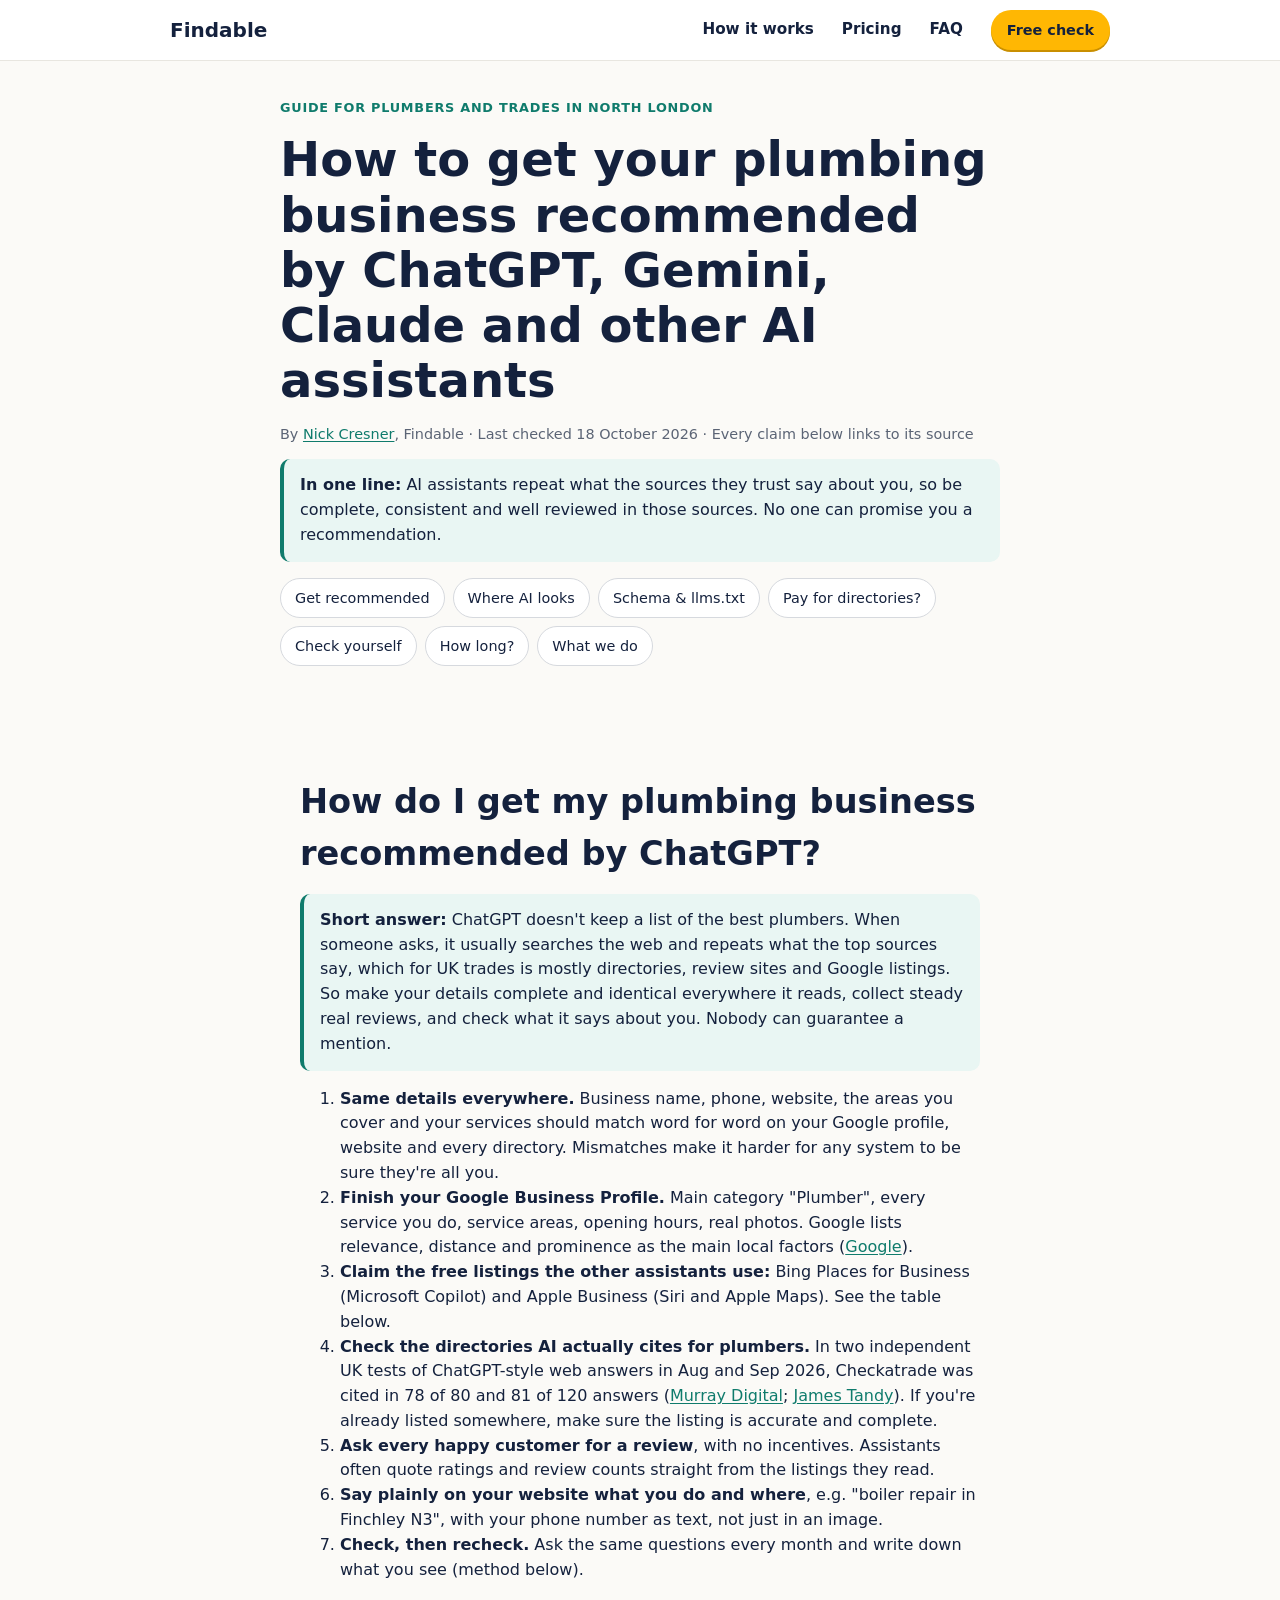
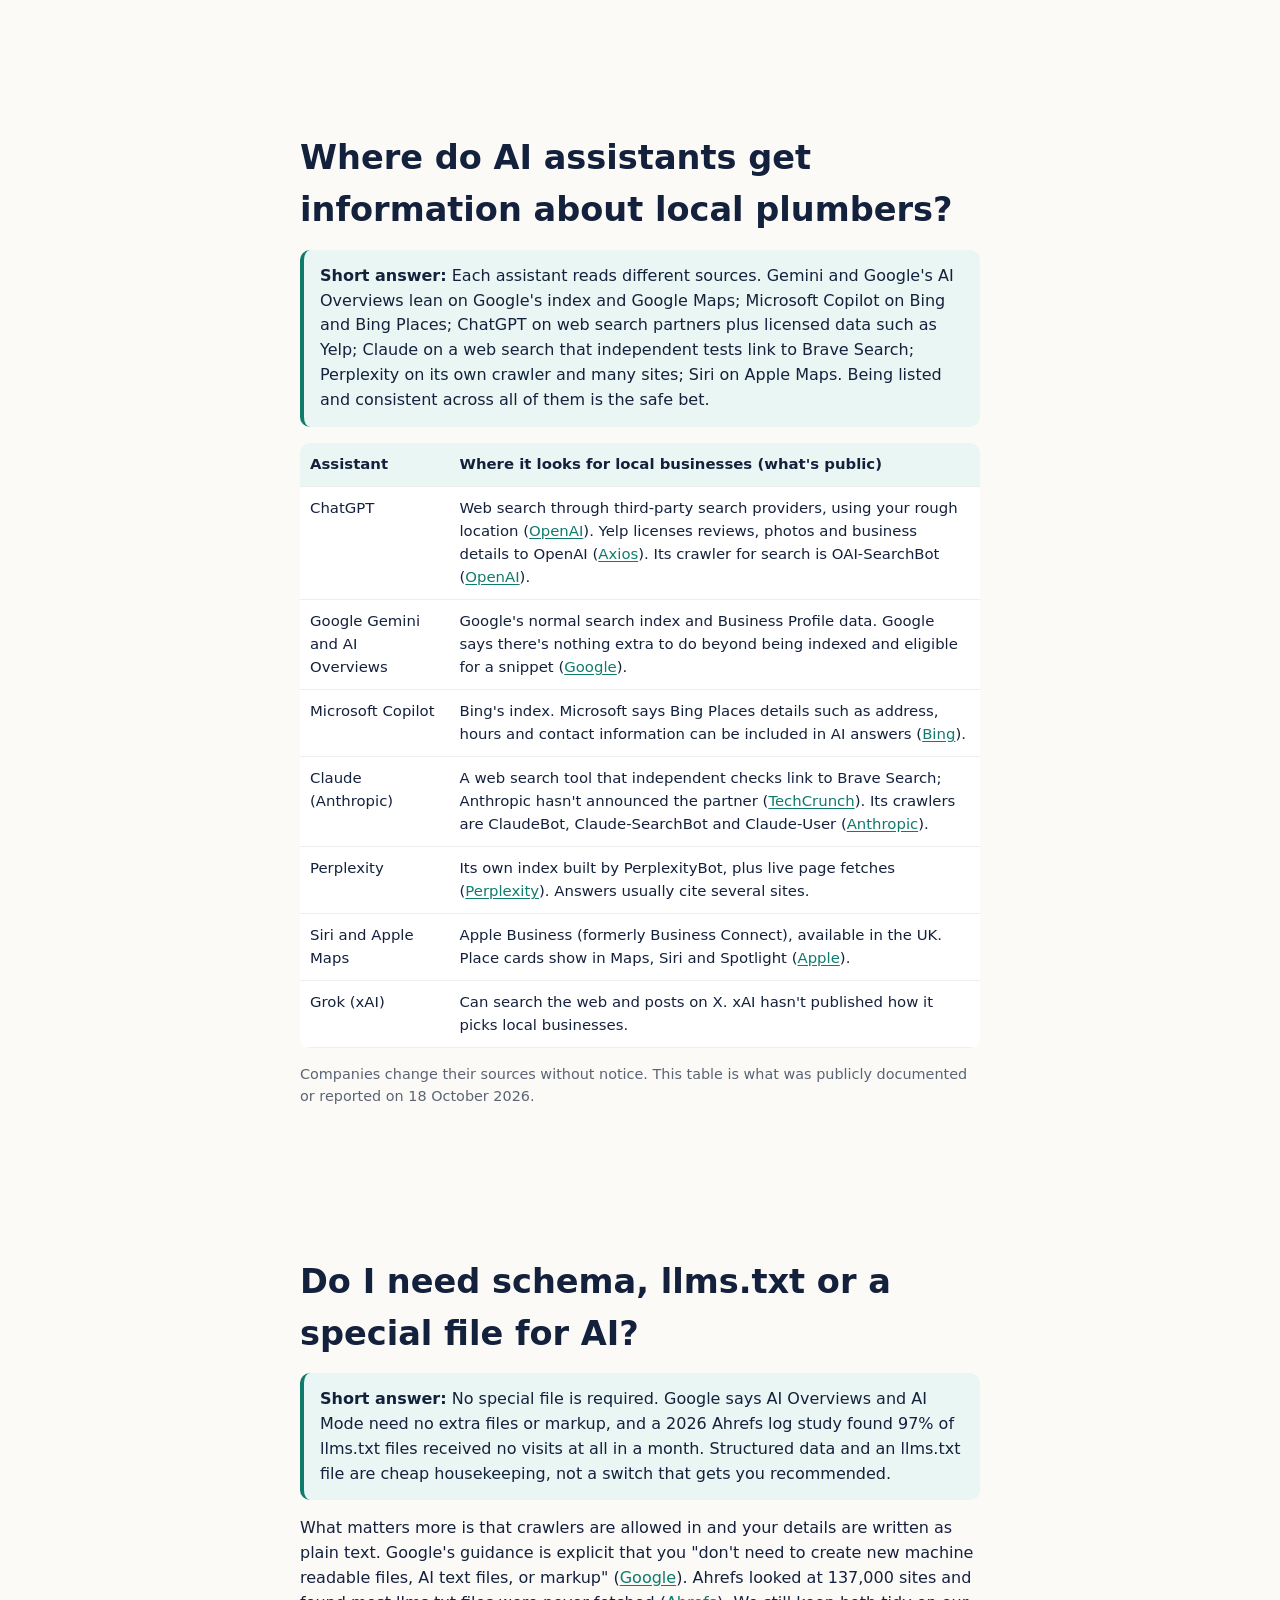
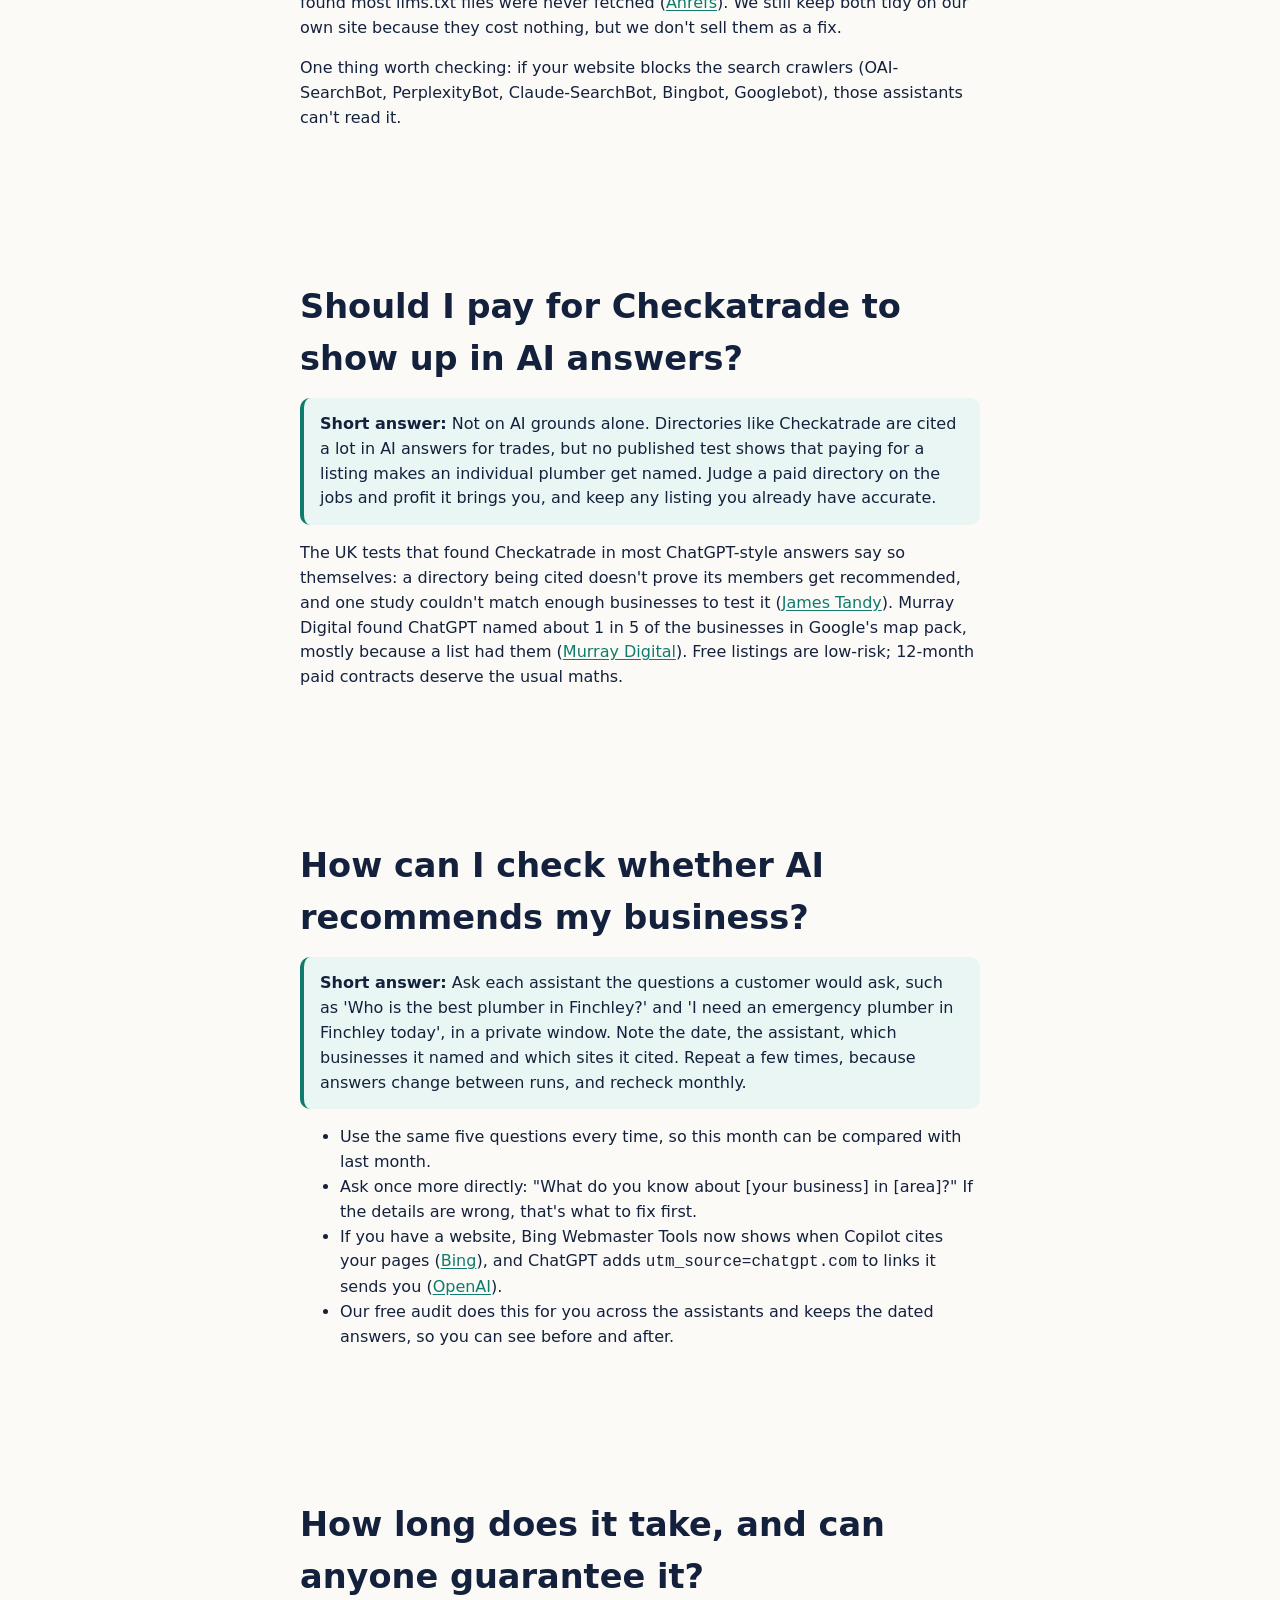
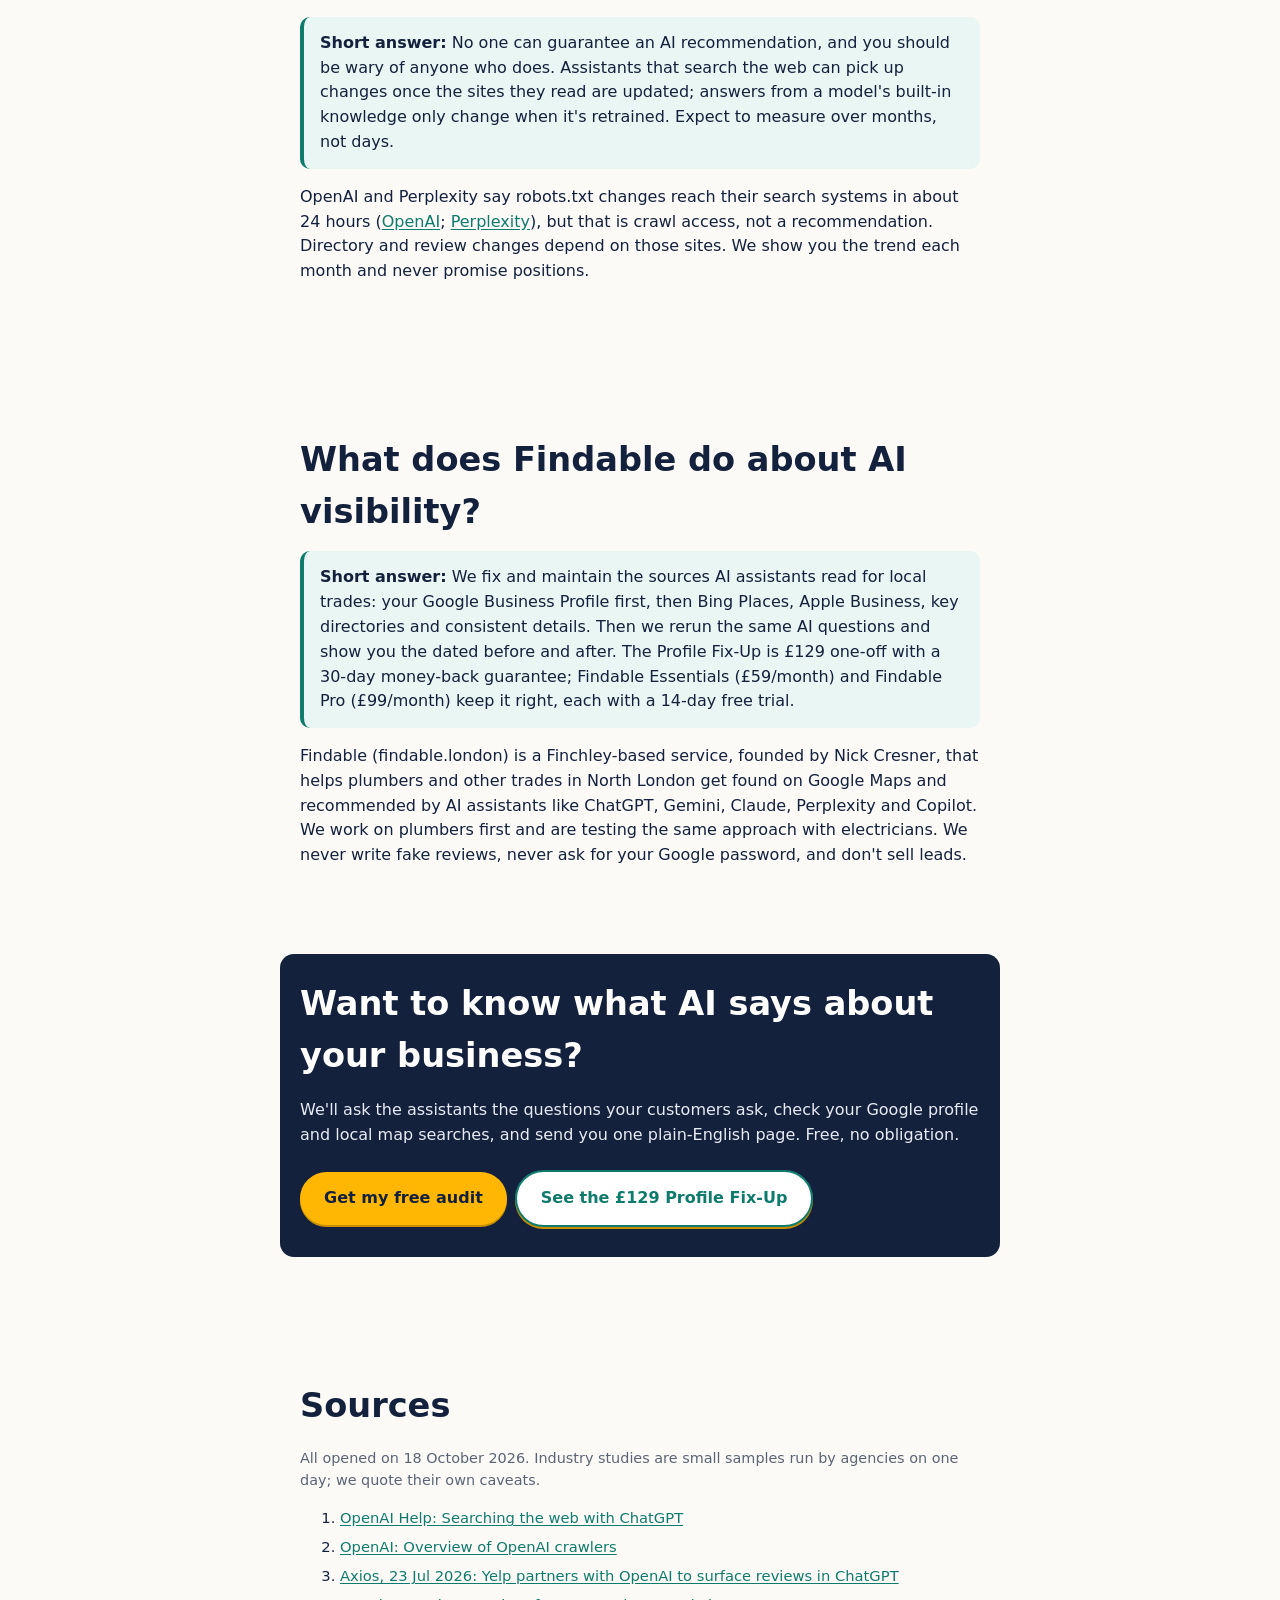
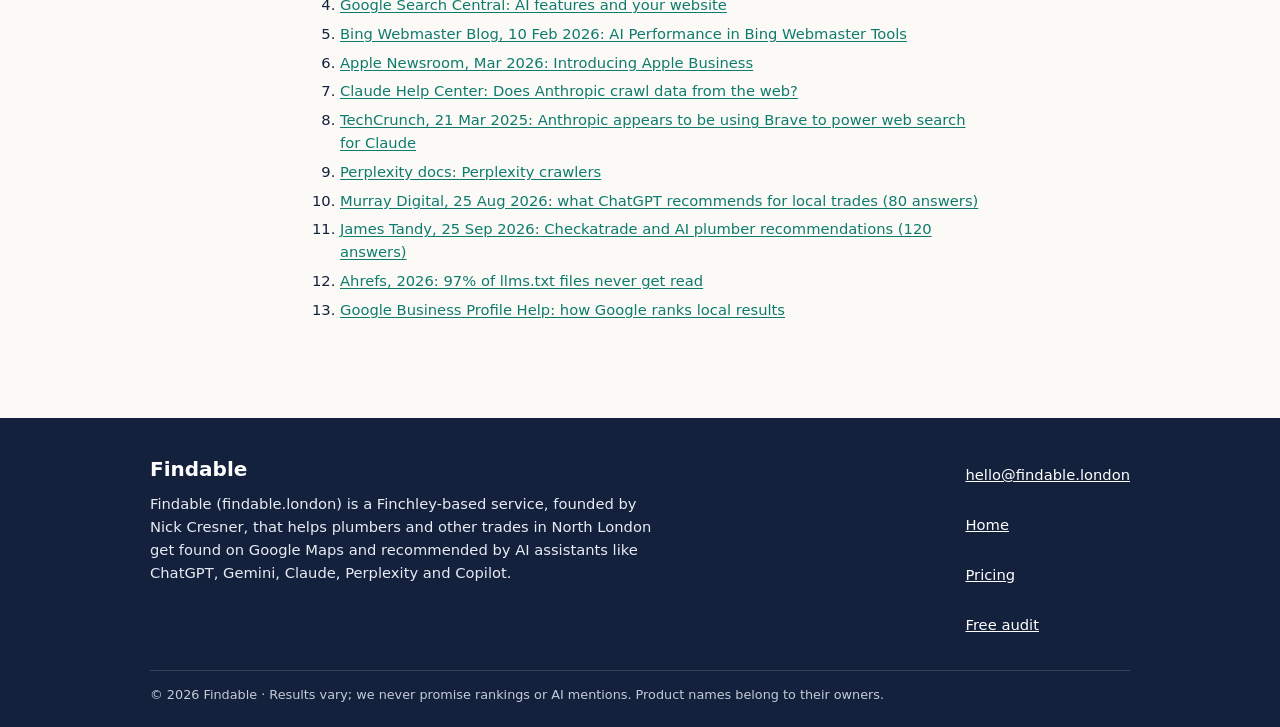
==== ai-visibility/index.html @ b11d4bdd "AI discovery: robots.txt allows AI search + training crawlers (OpenAI, Anthropic, Perplexity, Google" ====
<!doctype html>
<html lang="en-GB">
<head>
<meta charset="utf-8">
<meta name="viewport" content="width=device-width,initial-scale=1">
<title>Get your plumbing business recommended by ChatGPT &amp; AI | Findable</title>
<meta name="description" content="Plain-English guide for North London plumbers: where ChatGPT, Gemini, Claude, Perplexity and Copilot find local businesses, and what to do about it.">
<meta name="robots" content="index,follow">
<link rel="canonical" href="https://findable.london/ai-visibility/">
<meta property="og:type" content="article">
<meta property="og:site_name" content="Findable">
<meta property="og:locale" content="en_GB">
<meta property="og:url" content="https://findable.london/ai-visibility/">
<meta property="og:title" content="How to get your plumbing business recommended by ChatGPT and other AI assistants">
<meta property="og:description" content="Plain-English guide for North London plumbers: where ChatGPT, Gemini, Claude, Perplexity and Copilot find local businesses, and what to do about it.">
<meta property="og:image" content="https://findable.london/og.png">
<meta name="twitter:card" content="summary_large_image">
<meta property="article:modified_time" content="2026-10-18">
<link rel="icon" href="/favicon.svg" type="image/svg+xml">
<link rel="stylesheet" href="/styles.css">
<script type="application/ld+json">
{
 "@context": "https://schema.org",
 "@type": "Article",
 "@id": "https://findable.london/ai-visibility/#article",
 "headline": "How to get your plumbing business recommended by ChatGPT, Gemini, Claude and other AI assistants",
 "description": "A plain-English guide for North London plumbers and trades: where AI assistants get local business information and what to do about it.",
 "datePublished": "2026-10-18",
 "dateModified": "2026-10-18",
 "inLanguage": "en-GB",
 "url": "https://findable.london/ai-visibility/",
 "mainEntityOfPage": "https://findable.london/ai-visibility/",
 "author": {
  "@type": "Person",
  "@id": "https://findable.london/#nick",
  "name": "Nick Cresner",
  "url": "https://findable.london/#founder"
 },
 "publisher": {
  "@id": "https://findable.london/#org"
 },
 "about": [
  "AI search",
  "Local SEO",
  "Plumbers",
  "North London"
 ],
 "citation": [
  "https://help.openai.com/en/articles/9237897-searching-the-web-with-chatgpt",
  "https://developers.openai.com/api/docs/bots",
  "https://www.axios.com/2026/07/23/yelp-reviews-chatgpt-geo-partnership",
  "https://developers.google.com/search/docs/appearance/ai-features",
  "https://blogs.bing.com/webmaster/2026/2/Introducing-AI-Performance-in-Bing-Webmaster-Tools-Public-Preview/",
  "https://www.apple.com/newsroom/2026/03/introducing-apple-business-a-new-all-in-one-platform-for-businesses-of-all-sizes/",
  "https://support.claude.com/en/articles/8896518-does-anthropic-crawl-data-from-the-web-and-how-can-site-owners-block-the-crawler",
  "https://techcrunch.com/2025/03/21/anthropic-appears-to-be-using-brave-to-power-web-searches-for-its-claude-chatbot/",
  "https://docs.perplexity.ai/docs/resources/perplexity-crawlers",
  "https://murraydigital.co.uk/blog/ai-visibility-what-chatgpt-recommends-local-trades/",
  "https://www.jtandy.co.uk/resources/checkatrade-ai-plumber-recommendations-uk-study",
  "https://ahrefs.com/blog/llmstxt-study/",
  "https://support.google.com/business/answer/7091?hl=en-GB"
 ]
}
</script>
<script type="application/ld+json">
{
 "@context": "https://schema.org",
 "@type": "FAQPage",
 "mainEntity": [
  {
   "@type": "Question",
   "name": "How do I get my plumbing business recommended by ChatGPT?",
   "acceptedAnswer": {
    "@type": "Answer",
    "text": "ChatGPT doesn't keep a list of the best plumbers. When someone asks, it usually searches the web and repeats what the top sources say, which for UK trades is mostly directories, review sites and Google listings. So make your details complete and identical everywhere it reads, collect steady real reviews, and check what it says about you. Nobody can guarantee a mention."
   }
  },
  {
   "@type": "Question",
   "name": "Where do AI assistants get information about local plumbers?",
   "acceptedAnswer": {
    "@type": "Answer",
    "text": "Each assistant reads different sources. Gemini and Google's AI Overviews lean on Google's index and Google Maps; Microsoft Copilot on Bing and Bing Places; ChatGPT on web search partners plus licensed data such as Yelp; Claude on a web search that independent tests link to Brave Search; Perplexity on its own crawler and many sites; Siri on Apple Maps. Being listed and consistent across all of them is the safe bet."
   }
  },
  {
   "@type": "Question",
   "name": "Do I need schema, llms.txt or a special file for AI?",
   "acceptedAnswer": {
    "@type": "Answer",
    "text": "No special file is required. Google says AI Overviews and AI Mode need no extra files or markup, and a 2026 Ahrefs log study found 97% of llms.txt files received no visits at all in a month. Structured data and an llms.txt file are cheap housekeeping, not a switch that gets you recommended."
   }
  },
  {
   "@type": "Question",
   "name": "Should I pay for Checkatrade to show up in AI answers?",
   "acceptedAnswer": {
    "@type": "Answer",
    "text": "Not on AI grounds alone. Directories like Checkatrade are cited a lot in AI answers for trades, but no published test shows that paying for a listing makes an individual plumber get named. Judge a paid directory on the jobs and profit it brings you, and keep any listing you already have accurate."
   }
  },
  {
   "@type": "Question",
   "name": "How can I check whether AI recommends my business?",
   "acceptedAnswer": {
    "@type": "Answer",
    "text": "Ask each assistant the questions a customer would ask, such as 'Who is the best plumber in Finchley?' and 'I need an emergency plumber in Finchley today', in a private window. Note the date, the assistant, which businesses it named and which sites it cited. Repeat a few times, because answers change between runs, and recheck monthly."
   }
  },
  {
   "@type": "Question",
   "name": "How long does it take, and can anyone guarantee it?",
   "acceptedAnswer": {
    "@type": "Answer",
    "text": "No one can guarantee an AI recommendation, and you should be wary of anyone who does. Assistants that search the web can pick up changes once the sites they read are updated; answers from a model's built-in knowledge only change when it's retrained. Expect to measure over months, not days."
   }
  },
  {
   "@type": "Question",
   "name": "What does Findable do about AI visibility?",
   "acceptedAnswer": {
    "@type": "Answer",
    "text": "We fix and maintain the sources AI assistants read for local trades: your Google Business Profile first, then Bing Places, Apple Business, key directories and consistent details. Then we rerun the same AI questions and show you the dated before and after. The Profile Fix-Up is £129 one-off with a 30-day money-back guarantee; Findable Essentials (£59/month) and Findable Pro (£99/month) keep it right, each with a 14-day free trial."
   }
  }
 ]
}
</script>
<script type="application/ld+json">
{
 "@context": "https://schema.org",
 "@type": "BreadcrumbList",
 "itemListElement": [
  {
   "@type": "ListItem",
   "position": 1,
   "name": "Findable",
   "item": "https://findable.london/"
  },
  {
   "@type": "ListItem",
   "position": 2,
   "name": "AI visibility guide",
   "item": "https://findable.london/ai-visibility/"
  }
 ]
}
</script>
</head>
<body>
<div class="progress" aria-hidden="true"></div>
<header class="nav">
  <div class="nav-in">
    <a class="logo" href="/">Findable</a>
    <nav aria-label="Main"><a href="/#how">How it works</a><a href="/#pricing">Pricing</a><a href="/#faq">FAQ</a></nav>
    <a class="btn btn-sm" href="/#check">Free check</a>
  </div>
</header>
<main class="guide" id="top">
  <p class="eyebrow">Guide for plumbers and trades in North London</p>
  <h1>How to get your plumbing business recommended by ChatGPT, Gemini, Claude and other AI assistants</h1>
  <p class="meta">By <a href="/#founder">Nick Cresner</a>, Findable · Last checked 18 October 2026 · Every claim below links to its source</p>
  <p class="answer"><b>In one line:</b> AI assistants repeat what the sources they trust say about you, so be complete, consistent and well reviewed in those sources. No one can promise you a recommendation.</p>
  <nav aria-label="On this page"><ul class="toc"><li><a href="#chatgpt">Get recommended</a></li><li><a href="#sources">Where AI looks</a></li><li><a href="#files">Schema & llms.txt</a></li><li><a href="#checkatrade">Pay for directories?</a></li><li><a href="#check">Check yourself</a></li><li><a href="#time">How long?</a></li><li><a href="#findable">What we do</a></li></ul></nav>
<section class="faq-q" id="chatgpt">
<h2>How do I get my plumbing business recommended by ChatGPT?</h2>
<p class="answer"><b>Short answer:</b> <span class="a">ChatGPT doesn&#x27;t keep a list of the best plumbers. When someone asks, it usually searches the web and repeats what the top sources say, which for UK trades is mostly directories, review sites and Google listings. So make your details complete and identical everywhere it reads, collect steady real reviews, and check what it says about you. Nobody can guarantee a mention.</span></p>
<ol>
<li><b>Same details everywhere.</b> Business name, phone, website, the areas you cover and your services should match word for word on your Google profile, website and every directory. Mismatches make it harder for any system to be sure they're all you.</li>
<li><b>Finish your Google Business Profile.</b> Main category "Plumber", every service you do, service areas, opening hours, real photos. Google lists relevance, distance and prominence as the main local factors (<a href="https://support.google.com/business/answer/7091?hl=en-GB" rel="noopener">Google</a>).</li>
<li><b>Claim the free listings the other assistants use:</b> Bing Places for Business (Microsoft Copilot) and Apple Business (Siri and Apple Maps). See the table below.</li>
<li><b>Check the directories AI actually cites for plumbers.</b> In two independent UK tests of ChatGPT-style web answers in Aug and Sep 2026, Checkatrade was cited in 78 of 80 and 81 of 120 answers (<a href="https://murraydigital.co.uk/blog/ai-visibility-what-chatgpt-recommends-local-trades/" rel="noopener">Murray Digital</a>; <a href="https://www.jtandy.co.uk/resources/checkatrade-ai-plumber-recommendations-uk-study" rel="noopener">James Tandy</a>). If you're already listed somewhere, make sure the listing is accurate and complete.</li>
<li><b>Ask every happy customer for a review</b>, with no incentives. Assistants often quote ratings and review counts straight from the listings they read.</li>
<li><b>Say plainly on your website what you do and where</b>, e.g. "boiler repair in Finchley N3", with your phone number as text, not just in an image.</li>
<li><b>Check, then recheck.</b> Ask the same questions every month and write down what you see (method below).</li>
</ol>
</section>
<section class="faq-q" id="sources">
<h2>Where do AI assistants get information about local plumbers?</h2>
<p class="answer"><b>Short answer:</b> <span class="a">Each assistant reads different sources. Gemini and Google&#x27;s AI Overviews lean on Google&#x27;s index and Google Maps; Microsoft Copilot on Bing and Bing Places; ChatGPT on web search partners plus licensed data such as Yelp; Claude on a web search that independent tests link to Brave Search; Perplexity on its own crawler and many sites; Siri on Apple Maps. Being listed and consistent across all of them is the safe bet.</span></p>
<div class="tablewrap"><table>
<thead><tr><th>Assistant</th><th>Where it looks for local businesses (what's public)</th></tr></thead>
<tbody>
<tr><td>ChatGPT</td><td>Web search through third-party search providers, using your rough location (<a href="https://help.openai.com/en/articles/9237897-searching-the-web-with-chatgpt" rel="noopener">OpenAI</a>). Yelp licenses reviews, photos and business details to OpenAI (<a href="https://www.axios.com/2026/07/23/yelp-reviews-chatgpt-geo-partnership" rel="noopener">Axios</a>). Its crawler for search is OAI-SearchBot (<a href="https://developers.openai.com/api/docs/bots" rel="noopener">OpenAI</a>).</td></tr>
<tr><td>Google Gemini and AI Overviews</td><td>Google's normal search index and Business Profile data. Google says there's nothing extra to do beyond being indexed and eligible for a snippet (<a href="https://developers.google.com/search/docs/appearance/ai-features" rel="noopener">Google</a>).</td></tr>
<tr><td>Microsoft Copilot</td><td>Bing's index. Microsoft says Bing Places details such as address, hours and contact information can be included in AI answers (<a href="https://blogs.bing.com/webmaster/2026/2/Introducing-AI-Performance-in-Bing-Webmaster-Tools-Public-Preview/" rel="noopener">Bing</a>).</td></tr>
<tr><td>Claude (Anthropic)</td><td>A web search tool that independent checks link to Brave Search; Anthropic hasn't announced the partner (<a href="https://techcrunch.com/2025/03/21/anthropic-appears-to-be-using-brave-to-power-web-searches-for-its-claude-chatbot/" rel="noopener">TechCrunch</a>). Its crawlers are ClaudeBot, Claude-SearchBot and Claude-User (<a href="https://support.claude.com/en/articles/8896518-does-anthropic-crawl-data-from-the-web-and-how-can-site-owners-block-the-crawler" rel="noopener">Anthropic</a>).</td></tr>
<tr><td>Perplexity</td><td>Its own index built by PerplexityBot, plus live page fetches (<a href="https://docs.perplexity.ai/docs/resources/perplexity-crawlers" rel="noopener">Perplexity</a>). Answers usually cite several sites.</td></tr>
<tr><td>Siri and Apple Maps</td><td>Apple Business (formerly Business Connect), available in the UK. Place cards show in Maps, Siri and Spotlight (<a href="https://www.apple.com/newsroom/2026/03/introducing-apple-business-a-new-all-in-one-platform-for-businesses-of-all-sizes/" rel="noopener">Apple</a>).</td></tr>
<tr><td>Grok (xAI)</td><td>Can search the web and posts on X. xAI hasn't published how it picks local businesses.</td></tr>
</tbody></table></div>
<p class="note">Companies change their sources without notice. This table is what was publicly documented or reported on 18 October 2026.</p>
</section>
<section class="faq-q" id="files">
<h2>Do I need schema, llms.txt or a special file for AI?</h2>
<p class="answer"><b>Short answer:</b> <span class="a">No special file is required. Google says AI Overviews and AI Mode need no extra files or markup, and a 2026 Ahrefs log study found 97% of llms.txt files received no visits at all in a month. Structured data and an llms.txt file are cheap housekeeping, not a switch that gets you recommended.</span></p>
<p>What matters more is that crawlers are allowed in and your details are written as plain text. Google's guidance is explicit that you "don't need to create new machine readable files, AI text files, or markup" (<a href="https://developers.google.com/search/docs/appearance/ai-features" rel="noopener">Google</a>). Ahrefs looked at 137,000 sites and found most llms.txt files were never fetched (<a href="https://ahrefs.com/blog/llmstxt-study/" rel="noopener">Ahrefs</a>). We still keep both tidy on our own site because they cost nothing, but we don't sell them as a fix.</p>
<p>One thing worth checking: if your website blocks the search crawlers (OAI-SearchBot, PerplexityBot, Claude-SearchBot, Bingbot, Googlebot), those assistants can't read it.</p>
</section>
<section class="faq-q" id="checkatrade">
<h2>Should I pay for Checkatrade to show up in AI answers?</h2>
<p class="answer"><b>Short answer:</b> <span class="a">Not on AI grounds alone. Directories like Checkatrade are cited a lot in AI answers for trades, but no published test shows that paying for a listing makes an individual plumber get named. Judge a paid directory on the jobs and profit it brings you, and keep any listing you already have accurate.</span></p>
<p>The UK tests that found Checkatrade in most ChatGPT-style answers say so themselves: a directory being cited doesn't prove its members get recommended, and one study couldn't match enough businesses to test it (<a href="https://www.jtandy.co.uk/resources/checkatrade-ai-plumber-recommendations-uk-study" rel="noopener">James Tandy</a>). Murray Digital found ChatGPT named about 1 in 5 of the businesses in Google's map pack, mostly because a list had them (<a href="https://murraydigital.co.uk/blog/ai-visibility-what-chatgpt-recommends-local-trades/" rel="noopener">Murray Digital</a>). Free listings are low-risk; 12-month paid contracts deserve the usual maths.</p>
</section>
<section class="faq-q" id="check">
<h2>How can I check whether AI recommends my business?</h2>
<p class="answer"><b>Short answer:</b> <span class="a">Ask each assistant the questions a customer would ask, such as &#x27;Who is the best plumber in Finchley?&#x27; and &#x27;I need an emergency plumber in Finchley today&#x27;, in a private window. Note the date, the assistant, which businesses it named and which sites it cited. Repeat a few times, because answers change between runs, and recheck monthly.</span></p>
<ul>
<li>Use the same five questions every time, so this month can be compared with last month.</li>
<li>Ask once more directly: "What do you know about [your business] in [area]?" If the details are wrong, that's what to fix first.</li>
<li>If you have a website, Bing Webmaster Tools now shows when Copilot cites your pages (<a href="https://blogs.bing.com/webmaster/2026/2/Introducing-AI-Performance-in-Bing-Webmaster-Tools-Public-Preview/" rel="noopener">Bing</a>), and ChatGPT adds <code>utm_source=chatgpt.com</code> to links it sends you (<a href="https://help.openai.com/en/articles/9237897-searching-the-web-with-chatgpt" rel="noopener">OpenAI</a>).</li>
<li>Our free audit does this for you across the assistants and keeps the dated answers, so you can see before and after.</li>
</ul>
</section>
<section class="faq-q" id="time">
<h2>How long does it take, and can anyone guarantee it?</h2>
<p class="answer"><b>Short answer:</b> <span class="a">No one can guarantee an AI recommendation, and you should be wary of anyone who does. Assistants that search the web can pick up changes once the sites they read are updated; answers from a model&#x27;s built-in knowledge only change when it&#x27;s retrained. Expect to measure over months, not days.</span></p>
<p>OpenAI and Perplexity say robots.txt changes reach their search systems in about 24 hours (<a href="https://developers.openai.com/api/docs/bots" rel="noopener">OpenAI</a>; <a href="https://docs.perplexity.ai/docs/resources/perplexity-crawlers" rel="noopener">Perplexity</a>), but that is crawl access, not a recommendation. Directory and review changes depend on those sites. We show you the trend each month and never promise positions.</p>
</section>
<section class="faq-q" id="findable">
<h2>What does Findable do about AI visibility?</h2>
<p class="answer"><b>Short answer:</b> <span class="a">We fix and maintain the sources AI assistants read for local trades: your Google Business Profile first, then Bing Places, Apple Business, key directories and consistent details. Then we rerun the same AI questions and show you the dated before and after. The Profile Fix-Up is £129 one-off with a 30-day money-back guarantee; Findable Essentials (£59/month) and Findable Pro (£99/month) keep it right, each with a 14-day free trial.</span></p>
<p>Findable (findable.london) is a Finchley-based service, founded by Nick Cresner, that helps plumbers and other trades in North London get found on Google Maps and recommended by AI assistants like ChatGPT, Gemini, Claude, Perplexity and Copilot. We work on plumbers first and are testing the same approach with electricians. We never write fake reviews, never ask for your Google password, and don't sell leads.</p>
</section>
  <section class="cta-band" aria-labelledby="cta-h">
    <h2 id="cta-h">Want to know what AI says about your business?</h2>
    <p>We'll ask the assistants the questions your customers ask, check your Google profile and local map searches, and send you one plain-English page. Free, no obligation.</p>
    <a class="btn" href="/#audit">Get my free audit</a><a class="btn btn-ghost" href="/#plan-fixup">See the £129 Profile Fix-Up</a>
  </section>
  <section aria-labelledby="src-h">
    <h2 id="src-h">Sources</h2>
    <p class="note">All opened on 18 October 2026. Industry studies are small samples run by agencies on one day; we quote their own caveats.</p>
    <ol class="sources"><li><a href="https://help.openai.com/en/articles/9237897-searching-the-web-with-chatgpt" rel="noopener">OpenAI Help: Searching the web with ChatGPT</a></li><li><a href="https://developers.openai.com/api/docs/bots" rel="noopener">OpenAI: Overview of OpenAI crawlers</a></li><li><a href="https://www.axios.com/2026/07/23/yelp-reviews-chatgpt-geo-partnership" rel="noopener">Axios, 23 Jul 2026: Yelp partners with OpenAI to surface reviews in ChatGPT</a></li><li><a href="https://developers.google.com/search/docs/appearance/ai-features" rel="noopener">Google Search Central: AI features and your website</a></li><li><a href="https://blogs.bing.com/webmaster/2026/2/Introducing-AI-Performance-in-Bing-Webmaster-Tools-Public-Preview/" rel="noopener">Bing Webmaster Blog, 10 Feb 2026: AI Performance in Bing Webmaster Tools</a></li><li><a href="https://www.apple.com/newsroom/2026/03/introducing-apple-business-a-new-all-in-one-platform-for-businesses-of-all-sizes/" rel="noopener">Apple Newsroom, Mar 2026: Introducing Apple Business</a></li><li><a href="https://support.claude.com/en/articles/8896518-does-anthropic-crawl-data-from-the-web-and-how-can-site-owners-block-the-crawler" rel="noopener">Claude Help Center: Does Anthropic crawl data from the web?</a></li><li><a href="https://techcrunch.com/2025/03/21/anthropic-appears-to-be-using-brave-to-power-web-searches-for-its-claude-chatbot/" rel="noopener">TechCrunch, 21 Mar 2025: Anthropic appears to be using Brave to power web search for Claude</a></li><li><a href="https://docs.perplexity.ai/docs/resources/perplexity-crawlers" rel="noopener">Perplexity docs: Perplexity crawlers</a></li><li><a href="https://murraydigital.co.uk/blog/ai-visibility-what-chatgpt-recommends-local-trades/" rel="noopener">Murray Digital, 25 Aug 2026: what ChatGPT recommends for local trades (80 answers)</a></li><li><a href="https://www.jtandy.co.uk/resources/checkatrade-ai-plumber-recommendations-uk-study" rel="noopener">James Tandy, 25 Sep 2026: Checkatrade and AI plumber recommendations (120 answers)</a></li><li><a href="https://ahrefs.com/blog/llmstxt-study/" rel="noopener">Ahrefs, 2026: 97% of llms.txt files never get read</a></li><li><a href="https://support.google.com/business/answer/7091?hl=en-GB" rel="noopener">Google Business Profile Help: how Google ranks local results</a></li></ol>
  </section>
</main>
<footer class="foot">
  <div class="foot-in">
    <div><a class="logo" href="/">Findable</a><p class="entity">Findable (findable.london) is a Finchley-based service, founded by Nick Cresner, that helps plumbers and other trades in North London get found on Google Maps and recommended by AI assistants like ChatGPT, Gemini, Claude, Perplexity and Copilot.</p></div>
    <div class="foot-links"><a href="mailto:hello@findable.london">hello@findable.london</a><a href="/">Home</a><a href="/#pricing">Pricing</a><a href="/#audit">Free audit</a></div>
  </div>
  <p class="fine">© 2026 Findable · Results vary; we never promise rankings or AI mentions. Product names belong to their owners.</p>
</footer>
</body>
</html>
---- styles.css ----
:root{--ink:#14213d;--muted:#5b6475;--brand:#0f7b6c;--brand2:#e9f6f3;--acc:#ffb703;--bg:#fbfaf7;--r:14px}
*{box-sizing:border-box}body{margin:0;font:16px/1.55 system-ui,-apple-system,"Segoe UI",Roboto,sans-serif;color:var(--ink);background:var(--bg)}
main>section{max-width:980px;margin:0 auto;padding:40px 20px}
h1{font-size:clamp(1.9rem,6vw,3rem);line-height:1.15;margin:.3em 0}h2{font-size:clamp(1.5rem,4.5vw,2.1rem);margin:.2em 0 .4em}
.eyebrow{color:var(--brand);font-weight:700;text-transform:uppercase;font-size:.8rem;letter-spacing:.06em}
.hl{background:linear-gradient(transparent 60%,#ffe08a 60%)}.lead{font-size:1.1rem;color:var(--muted);max-width:640px}.small{color:var(--muted);font-size:.9rem}
.card-grid{display:grid;gap:14px;grid-template-columns:1fr}.card{background:#fff;border-radius:var(--r);padding:18px;box-shadow:0 1px 3px #0001}.card p{margin:.3em 0 0;color:var(--muted)}
.check,.audit{background:#fff;border-radius:var(--r);box-shadow:0 2px 12px #0000000f;margin:20px auto!important}
label{display:block;font-weight:600;margin:10px 0;font-size:.95rem}input:not([type=checkbox]):not([type=radio]){display:block;width:100%;margin-top:6px;padding:12px;border:1.5px solid #d6d9de;border-radius:10px;font-size:1rem}
input:focus{outline:2px solid var(--brand);border-color:var(--brand)}
fieldset{border:0;padding:0;margin:10px 0 18px}.q{border-top:1px solid #eee;padding:12px 0}.q p{margin:0 0 8px;font-weight:600}
.opts{display:flex;gap:8px;flex-wrap:wrap}.opts label{margin:0;font-weight:500}.opts input{position:absolute;opacity:0}.opts span{display:inline-block;padding:8px 16px;border:1.5px solid #d6d9de;border-radius:999px;cursor:pointer}.opts input:checked+span{background:var(--brand);color:#fff;border-color:var(--brand)}.opts input:focus-visible+span{outline:2px solid var(--acc)}
.err{color:#b00020;font-weight:600}
.score{display:flex;align-items:center;gap:18px;margin:10px 0 18px}.ring{--p:0;width:110px;height:110px;border-radius:50%;display:grid;place-items:center;background:conic-gradient(var(--c) calc(var(--p)*1%),#eee 0);flex:none}.ring b{background:#fff;width:84px;height:84px;border-radius:50%;display:grid;place-items:center;font-size:1.6rem}
.list{list-style:none;padding:0}.list li{padding:10px 12px;border-radius:10px;margin:6px 0;background:#f6f7f9}.list li.ok{background:var(--brand2)}.list li.bad{background:#fff4e0}.list small{display:block;color:var(--muted)}
.how ol{padding-left:1.2em}.how li{margin:10px 0}
.plans{display:grid;gap:16px;grid-template-columns:1fr}.plan{position:relative;background:#fff;border-radius:var(--r);padding:22px;box-shadow:0 1px 4px #0001;border:2px solid transparent}.plan.feat{border-color:var(--brand)}
.tag{position:absolute;top:-12px;left:20px;background:var(--acc);font-weight:700;font-size:.75rem;padding:3px 10px;border-radius:999px}
.plan h3{margin:0}.price{font-size:2.2rem;font-weight:800;margin:.2em 0}.price span{font-size:1rem;font-weight:500;color:var(--muted)}.free{color:var(--brand);font-weight:700;margin:0}.plan ul{padding-left:1.1em;color:var(--muted)}
.plan .sub{margin:.15em 0 0;color:var(--brand);font-weight:700;font-size:.95rem}
details{background:#fff;border-radius:10px;padding:14px;margin:8px 0}summary{font-weight:600;cursor:pointer}
.tick{display:flex;gap:10px;align-items:flex-start;font-weight:500;min-height:24px}.tick input{width:24px;height:24px;flex:0 0 24px;margin:0;accent-color:var(--brand)}.privacy a{display:inline-block;padding:3px 0}.thanks{background:var(--brand2);padding:14px;border-radius:10px;font-weight:600}
@media(min-width:720px){.row{display:grid;grid-template-columns:2fr 1fr;gap:14px}.card-grid{grid-template-columns:repeat(3,1fr)}.plans{grid-template-columns:repeat(3,1fr)}.hero{padding-top:70px!important}}

[id]{scroll-margin-top:72px}.sr{position:absolute;width:1px;height:1px;overflow:hidden;clip:rect(0 0 0 0);white-space:nowrap}
.inl{display:inline-block;min-height:24px;line-height:24px}

/* design refresh */
.ic{width:1.1em;height:1.1em;fill:none;stroke:currentColor;stroke-width:2;stroke-linecap:round;stroke-linejoin:round;vertical-align:-.15em;flex:none}.ic.lg{width:28px;height:28px;color:var(--brand);display:block;margin-bottom:8px}
.btn{display:inline-flex;align-items:center;gap:8px;background:var(--acc);color:var(--ink);border:0;border-radius:999px;padding:14px 24px;font-weight:700;font-size:1rem;text-decoration:none;cursor:pointer;box-shadow:0 2px 0 #c98f00;transition:transform .15s,box-shadow .15s}.btn:hover{transform:translateY(-1px);box-shadow:0 4px 0 #c98f00}.btn:focus-visible,a:focus-visible,summary:focus-visible{outline:3px solid var(--brand);outline-offset:2px}.btn-sm{padding:9px 16px;font-size:.9rem}.plan .btn{margin-top:6px}
.nav{position:sticky;top:0;z-index:5;background:#fffffff2;backdrop-filter:blur(8px);border-bottom:1px solid #e8e6e0}
.nav-in{max-width:980px;margin:0 auto;display:flex;align-items:center;gap:16px;padding:10px 20px}
.logo{display:inline-flex;align-items:center;gap:4px;font-weight:800;font-size:1.25rem;color:var(--ink);text-decoration:none}.logo .ic{color:var(--brand)}
.nav nav{display:flex;gap:4px;margin-left:auto}.nav nav a{color:var(--ink);text-decoration:none;font-weight:600;font-size:.95rem;padding:8px 12px;border-radius:999px}.nav nav a:hover{background:var(--brand2)}
@media(max-width:719px){.nav-in{padding:6px 12px;gap:6px}.logo{font-size:1.05rem}.nav nav{gap:0}.nav nav a{font-size:.78rem;padding:6px 5px;white-space:nowrap}.nav .btn-sm{padding:7px 12px;font-size:.8rem;white-space:nowrap}}
@media(max-width:359px){.nav nav a[href="#how"]{display:none}}
.chips{display:flex;flex-wrap:wrap;gap:8px;margin:20px 0 0;padding:0;list-style:none}.chips li{display:inline-flex;align-items:center;gap:6px;background:#fff;border:1px solid #d9e9e5;border-radius:999px;padding:6px 12px;font-size:.85rem;color:var(--ink)}.chips .ic{color:var(--brand)}
.hero{display:grid;gap:32px;align-items:center}
.phone-wrap{margin:0;justify-self:center;text-align:center}.phone-wrap figcaption{margin-top:10px}
.phone{position:relative;width:270px;background:var(--ink);border-radius:36px;padding:12px;box-shadow:0 24px 50px -20px #14213d80;animation:float 6s ease-in-out infinite}
.notch{width:80px;height:16px;background:var(--ink);border-radius:0 0 12px 12px;position:absolute;left:50%;top:12px;transform:translateX(-50%);z-index:1}
.scr{background:#fff;border-radius:26px;padding:26px 12px 14px;text-align:left;font-size:.78rem;overflow:hidden}
.srch{display:flex;align-items:center;gap:6px;border:1px solid #e3e3e3;border-radius:999px;padding:6px 10px;color:var(--muted)}.srch .ic{color:var(--brand)}
.mapbox{margin:8px 0;border-radius:10px;overflow:hidden;height:70px}.mapbox svg{width:100%;height:100%;display:block}
.res{padding:7px 9px;border-radius:9px;margin:4px 0;display:grid;gap:2px}.res.hit{background:var(--brand2);border:1.5px solid var(--brand)}.stars{color:#7a5200;letter-spacing:1px}.meta{color:var(--muted)}
.ghost{display:block;height:8px;border-radius:4px;background:#eceae4}.w70{width:70%}.w60{width:60%}.w50{width:50%}.w40{width:40%}
.ai{margin-top:8px;border-top:1px solid #eee;padding-top:8px}.ai .aq{background:#f1f0ec;border-radius:12px 12px 2px 12px;padding:6px 9px;margin-left:24px}.ai .a{display:flex;gap:6px;margin-top:6px}.ai .a .ic{color:var(--brand);margin-top:2px}.ai p{margin:0}.ai mark{background:#ffe08a;color:var(--ink);font-weight:700;border-radius:3px;padding:0 2px}
@keyframes float{50%{transform:translateY(-6px)}}
.card b{display:block}
.start{background:#fff8e6;border:1px solid #ffe08a;border-radius:10px;padding:8px 10px;font-weight:700;font-size:.9rem;margin:.4em 0}
.foot{background:var(--ink);color:#e7ebf3;margin-top:30px;padding:36px 20px 24px;font-size:.92rem}
.foot-in{max-width:980px;margin:0 auto;display:flex;flex-wrap:wrap;gap:20px;justify-content:space-between}.foot .logo{color:#fff}.foot .logo .ic{color:var(--acc)}
.foot-links{display:flex;flex-direction:column;gap:6px}.foot a{color:#fff}.foot-links a{display:inline-flex;align-items:center;gap:6px;min-height:28px}
.fine{max-width:980px;margin:22px auto 0;border-top:1px solid #ffffff26;padding-top:14px;color:#c4cbd8;font-size:.8rem}
.js .reveal{opacity:0;transform:translateY(16px);transition:opacity .6s ease,transform .6s ease}.js .reveal.in{opacity:1;transform:none}
@media(prefers-reduced-motion:reduce){.phone{animation:none}.js .reveal{opacity:1;transform:none;transition:none}.btn{transition:none}html{scroll-behavior:auto}}
@media(min-width:860px){.hero{grid-template-columns:1.25fr 1fr}}
/* review fixes */
input,button,select,textarea{font:inherit}
.opts span{min-height:44px;display:inline-flex;align-items:center;padding:8px 18px}.opts input:focus-visible+span{outline:3px solid var(--ink);outline-offset:2px}
.btn-block{width:100%;justify-content:center;padding:13px 20px;font-size:1rem}.plan{display:flex;flex-direction:column}.plan .btn-block{margin-top:auto}
.plan:not(.feat) .btn{background:#fff;box-shadow:none;border:2px solid var(--ink)}.plan:not(.feat) .btn:hover{background:var(--brand2);box-shadow:none}
.tag{color:var(--ink)}
.foot-links a{min-height:44px}
@media(max-width:719px){.nav nav{display:none}.nav .btn-sm{margin-left:auto;padding:11px 18px;font-size:.95rem}.hero{padding-top:24px!important}.hero .btn{width:100%;justify-content:center}}
@media(min-width:720px){.hero{grid-template-columns:1.25fr 1fr}}
.inl,.privacy a{color:var(--brand);font-weight:600}

.founder-in{display:flex;gap:16px;align-items:center;background:#fff;border-radius:var(--r);padding:18px;border:1px solid #e6e3dc}.founder-in img{width:96px;height:96px;border-radius:50%;flex:none;object-fit:cover}.founder-in h3{margin:0 0 4px;color:var(--ink)}.founder-in p{margin:0}
.founding{background:#fff4e0;border:1.5px solid var(--acc);border-radius:10px;padding:12px 16px;margin:10px 0 14px}
.founding .pilot-cta{margin-top:10px}@media(min-width:720px){.founding .pilot-cta{width:auto}}
/* feedback page */
.fb fieldset{border:0;margin:0;padding:14px 0}.fb legend{font-weight:700;padding:0;margin-bottom:8px}.fb .opts{margin-bottom:6px}
textarea{display:block;width:100%;margin-top:6px;padding:12px;border:1.5px solid #d6d9de;border-radius:10px;font-size:1rem;resize:vertical}textarea:focus{outline:2px solid var(--brand);border-color:var(--brand)}
.foot .fine a{color:#fff;display:inline-block;min-height:24px;line-height:24px}
/* optimise 2026-10-17: trust row, comparison, pay-today */
.trust{list-style:none;padding:0;margin:14px 0 0;display:flex;flex-wrap:wrap;gap:6px 16px;font-weight:600;font-size:.92rem;color:var(--ink)}.trust li{display:inline-flex;align-items:center;gap:6px}.trust .ic{color:var(--brand)}
.cmp-wrap{background:#fff;border-radius:var(--r);box-shadow:0 1px 4px #0001;overflow:hidden}
.cmp{width:100%;border-collapse:collapse;table-layout:fixed;font-size:.92rem}.cmp th,.cmp td{padding:10px 10px;text-align:left;vertical-align:top;border-top:1px solid #eee;overflow-wrap:anywhere}.cmp thead th{border-top:0;background:#f6f7f9;font-size:.85rem}.cmp thead th:last-child{background:var(--brand2);color:var(--ink)}.cmp td:last-child{background:#f4fbf9;font-weight:600}.cmp tbody th{color:var(--ink);width:28%}.cmp td{color:var(--muted)}.cmp td:last-child{color:var(--ink)}
@media(max-width:719px){.cmp{font-size:.82rem}.cmp th,.cmp td{padding:8px 6px}}
.paynow{background:#fff;border:1px solid #e6e3dc;border-radius:10px;padding:10px 14px;font-size:.95rem;margin:8px 0}
.offer{background:#fff;border:1.5px solid var(--brand);border-radius:12px;padding:10px 14px;margin:14px 0 12px;font-size:1rem}
/* AI answers block + guide (18 Oct 2026). Plain CSS, no JS; scroll-driven bits only where supported, off for reduced motion */
.btn-ghost{background:#fff;color:var(--brand);border:2px solid var(--brand)}.btn-ghost:hover{background:var(--brand2)}
.answer{background:var(--brand2);border-left:4px solid var(--brand);border-radius:10px;padding:14px 16px;margin:10px 0 16px;max-width:760px}
.ai-steps{list-style:none;counter-reset:s;padding:0;display:grid;gap:12px;grid-template-columns:1fr}
.ai-steps li{counter-increment:s;background:#fff;border-radius:var(--r);padding:16px 16px 16px 56px;position:relative;box-shadow:0 1px 3px #0001}
.ai-steps li::before{content:counter(s);position:absolute;left:14px;top:14px;width:30px;height:30px;border-radius:50%;background:var(--brand);color:#fff;display:grid;place-items:center;font-weight:700}
.ai-steps b{display:block}.ai-steps span{color:var(--muted);font-size:.95rem}
@media(min-width:720px){.ai-steps{grid-template-columns:repeat(2,1fr)}}
.foot .entity{max-width:520px;color:#e7ebf3;margin:.6em 0}
.guide{max-width:760px;margin:0 auto;padding:24px 20px 10px}.guide h2{margin-top:1.6em;scroll-margin-top:70px}.guide h3{margin:1.2em 0 .3em}
.guide .meta{color:var(--muted);font-size:.9rem}.guide table{width:100%;border-collapse:collapse;font-size:.93rem;background:#fff;border-radius:10px;overflow:hidden}
.guide th,.guide td{text-align:left;vertical-align:top;padding:10px;border-bottom:1px solid #eee}.guide th{background:var(--brand2)}
.guide .tablewrap{overflow-x:auto}.guide .note{color:var(--muted);font-size:.9rem}.guide a{color:var(--brand);text-underline-offset:2px}
.toc{display:flex;flex-wrap:wrap;gap:8px;padding:0;list-style:none;margin:16px 0}.toc a{display:inline-block;padding:8px 14px;border-radius:999px;background:#fff;border:1.5px solid #d6d9de;color:var(--ink);text-decoration:none;font-size:.9rem;min-height:24px}
.toc a:hover{border-color:var(--brand)}
.cta-band{max-width:760px;margin:30px auto;padding:24px 20px;border-radius:var(--r);background:var(--ink);color:#fff}.cta-band h2{margin-top:0;color:#fff}.cta-band p{color:#e7ebf3}
.cta-band .btn{margin:6px 8px 6px 0}.cta-band a.inl{color:#fff}
.sources li{margin:6px 0;font-size:.92rem;overflow-wrap:anywhere}
.progress{position:fixed;top:0;left:0;height:3px;width:100%;background:var(--acc);transform-origin:0 50%;transform:scaleX(0);z-index:50;display:none}
@supports (animation-timeline: scroll()){@media(prefers-reduced-motion:no-preference){.progress{display:block;animation:grow linear both;animation-timeline:scroll(root)}@keyframes grow{to{transform:scaleX(1)}}}}
.guide a.btn{color:var(--ink)}.guide a.btn-ghost{color:var(--brand)}
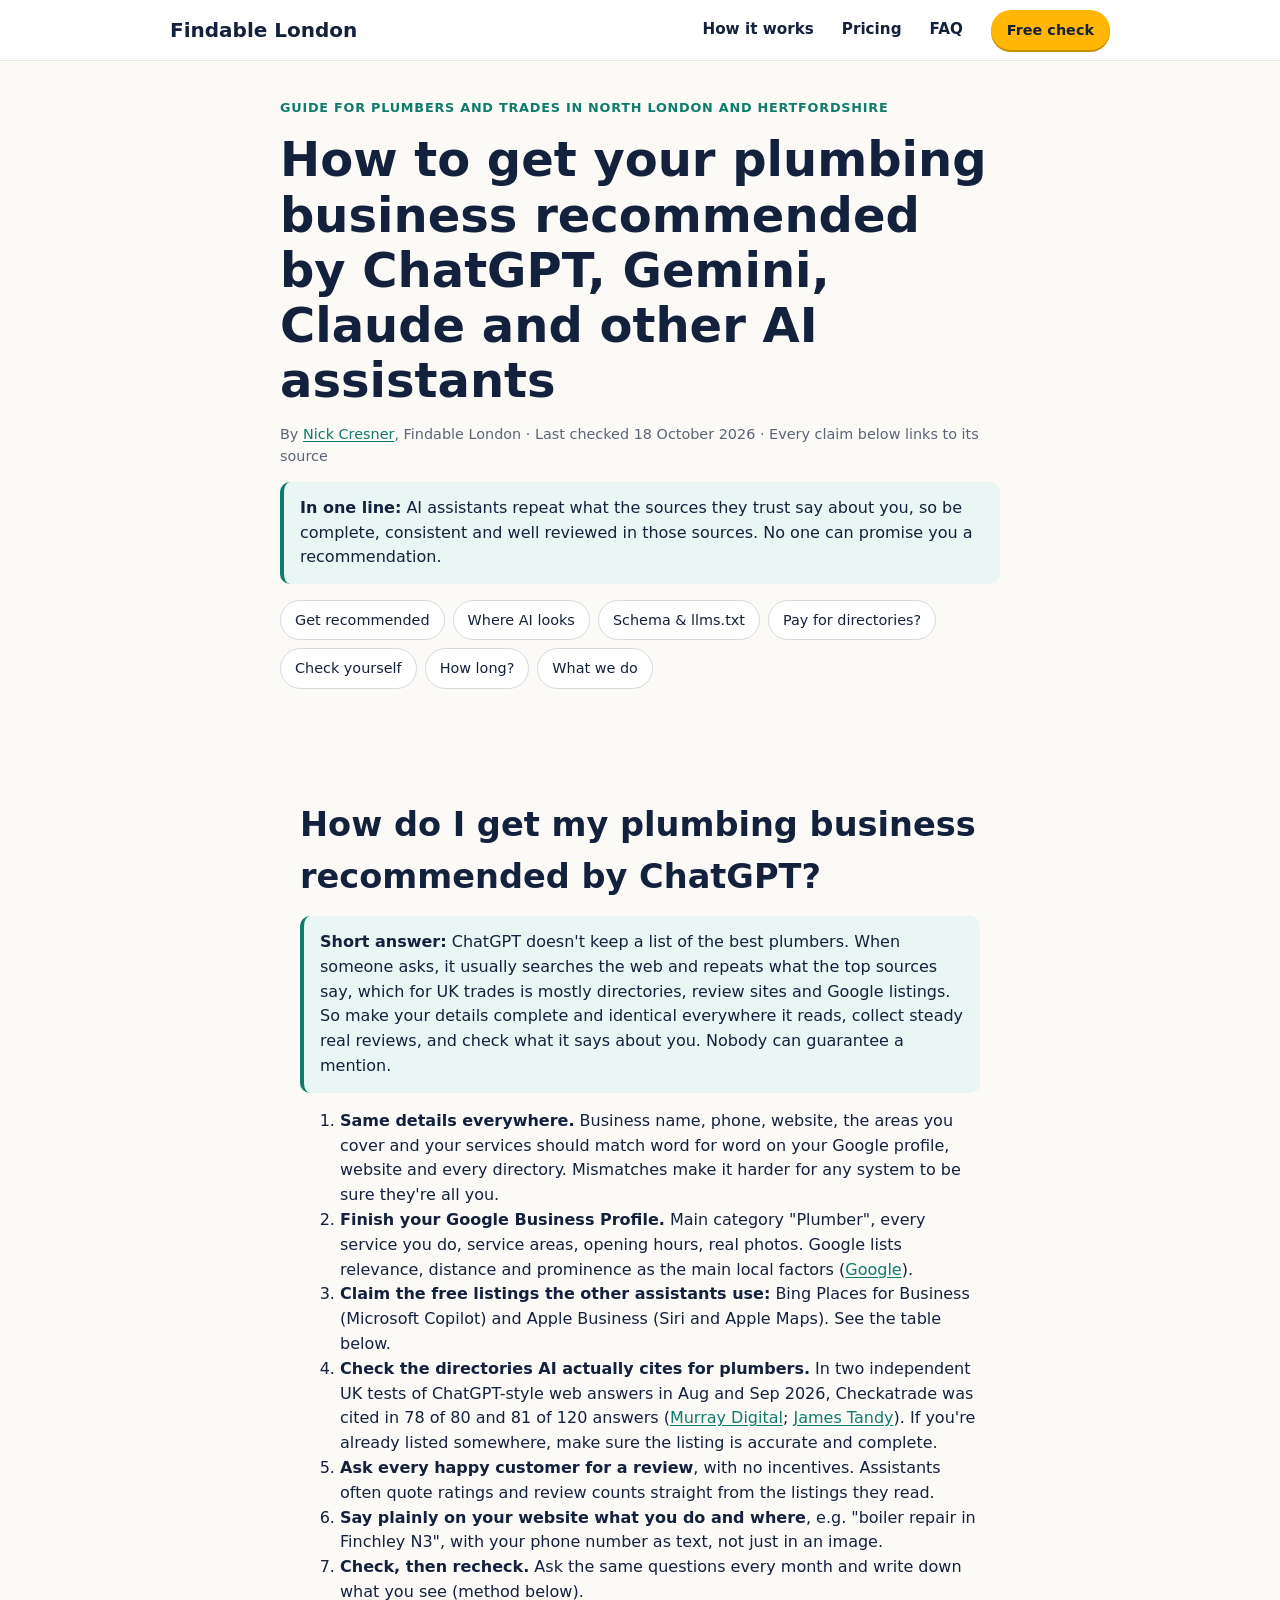
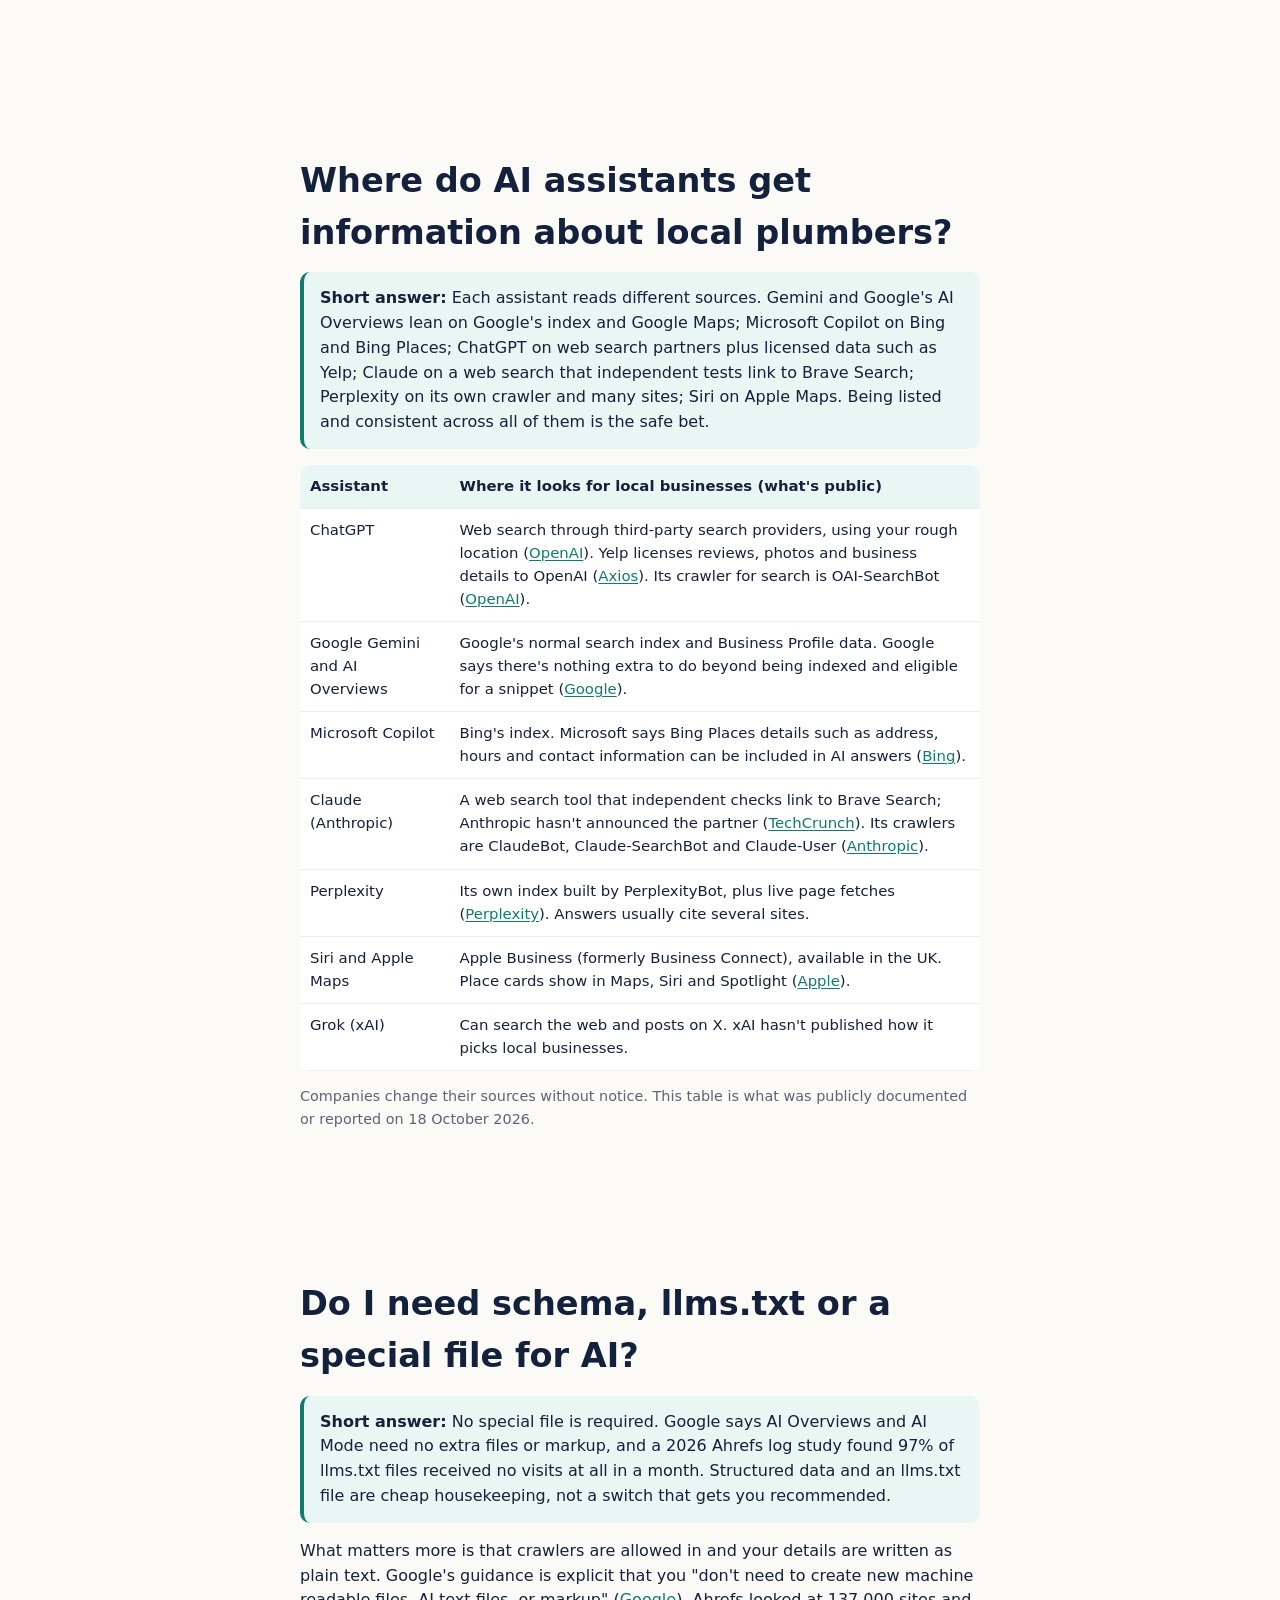
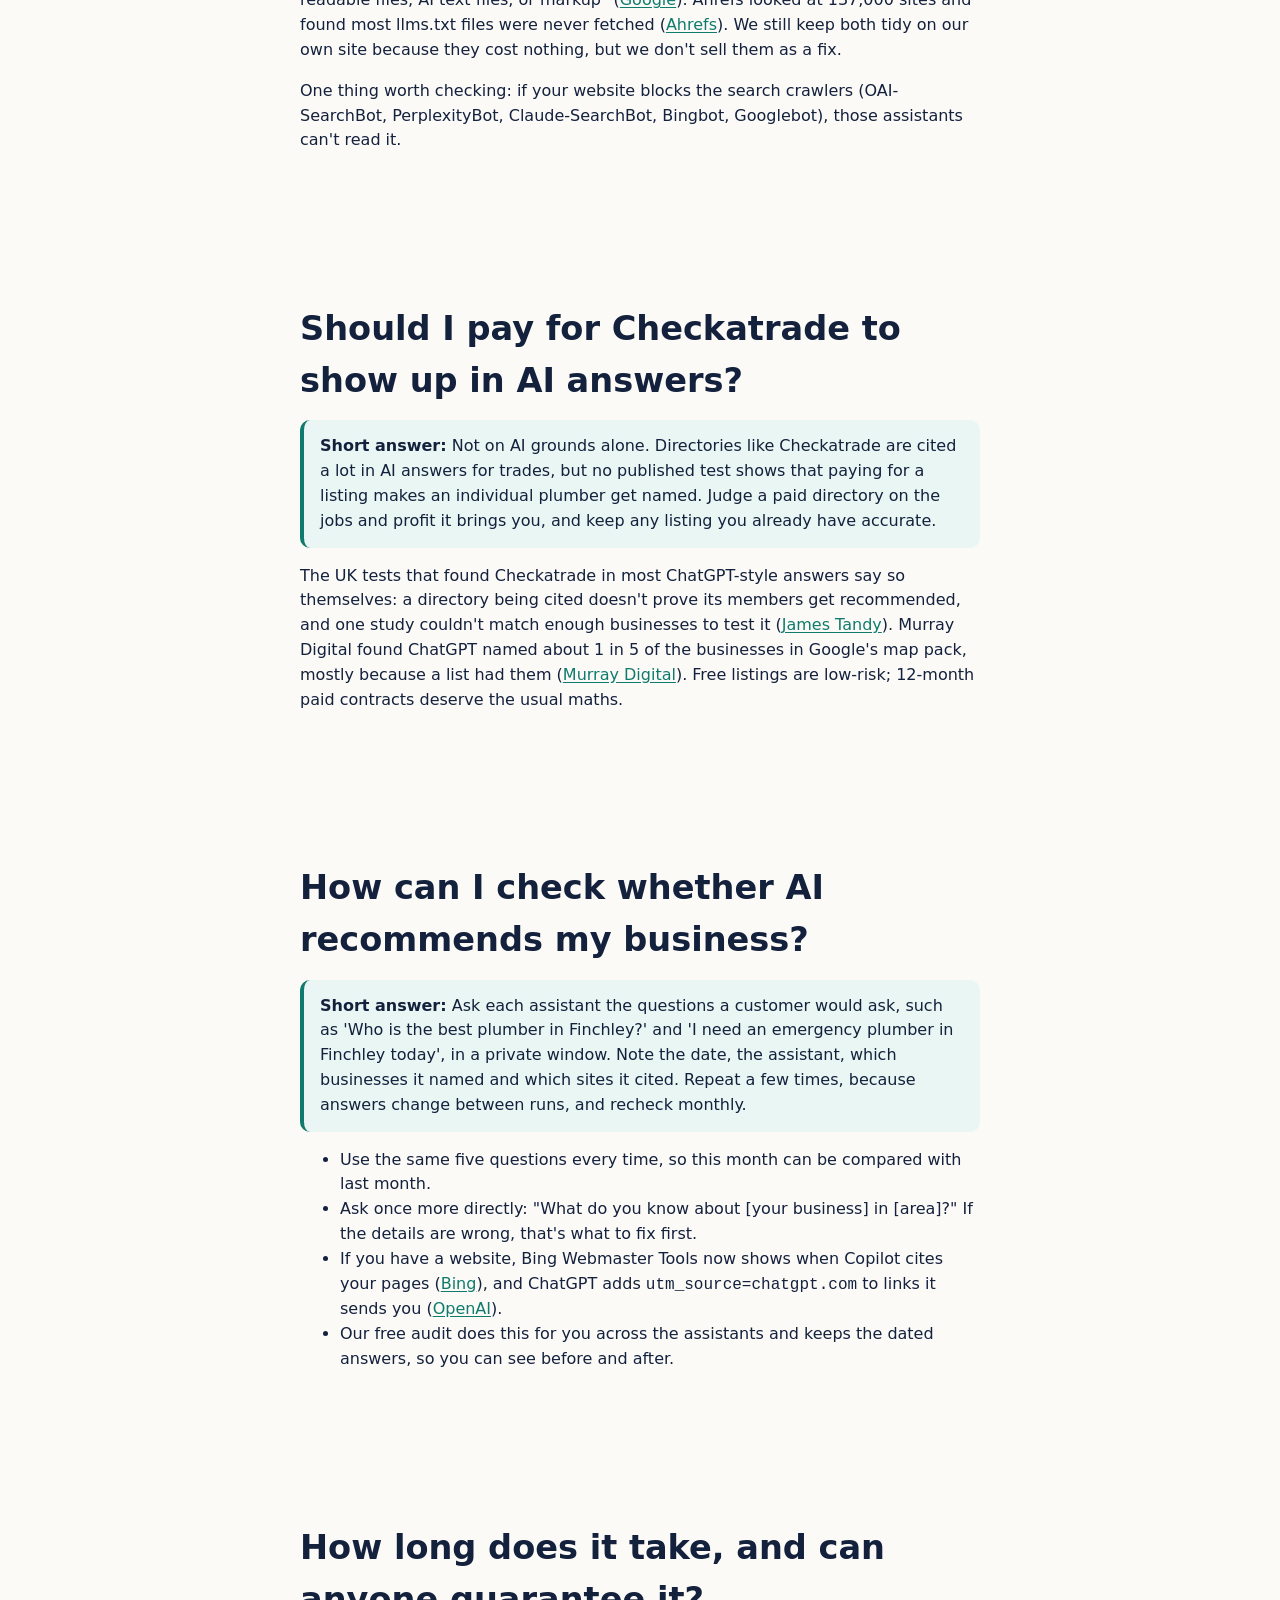
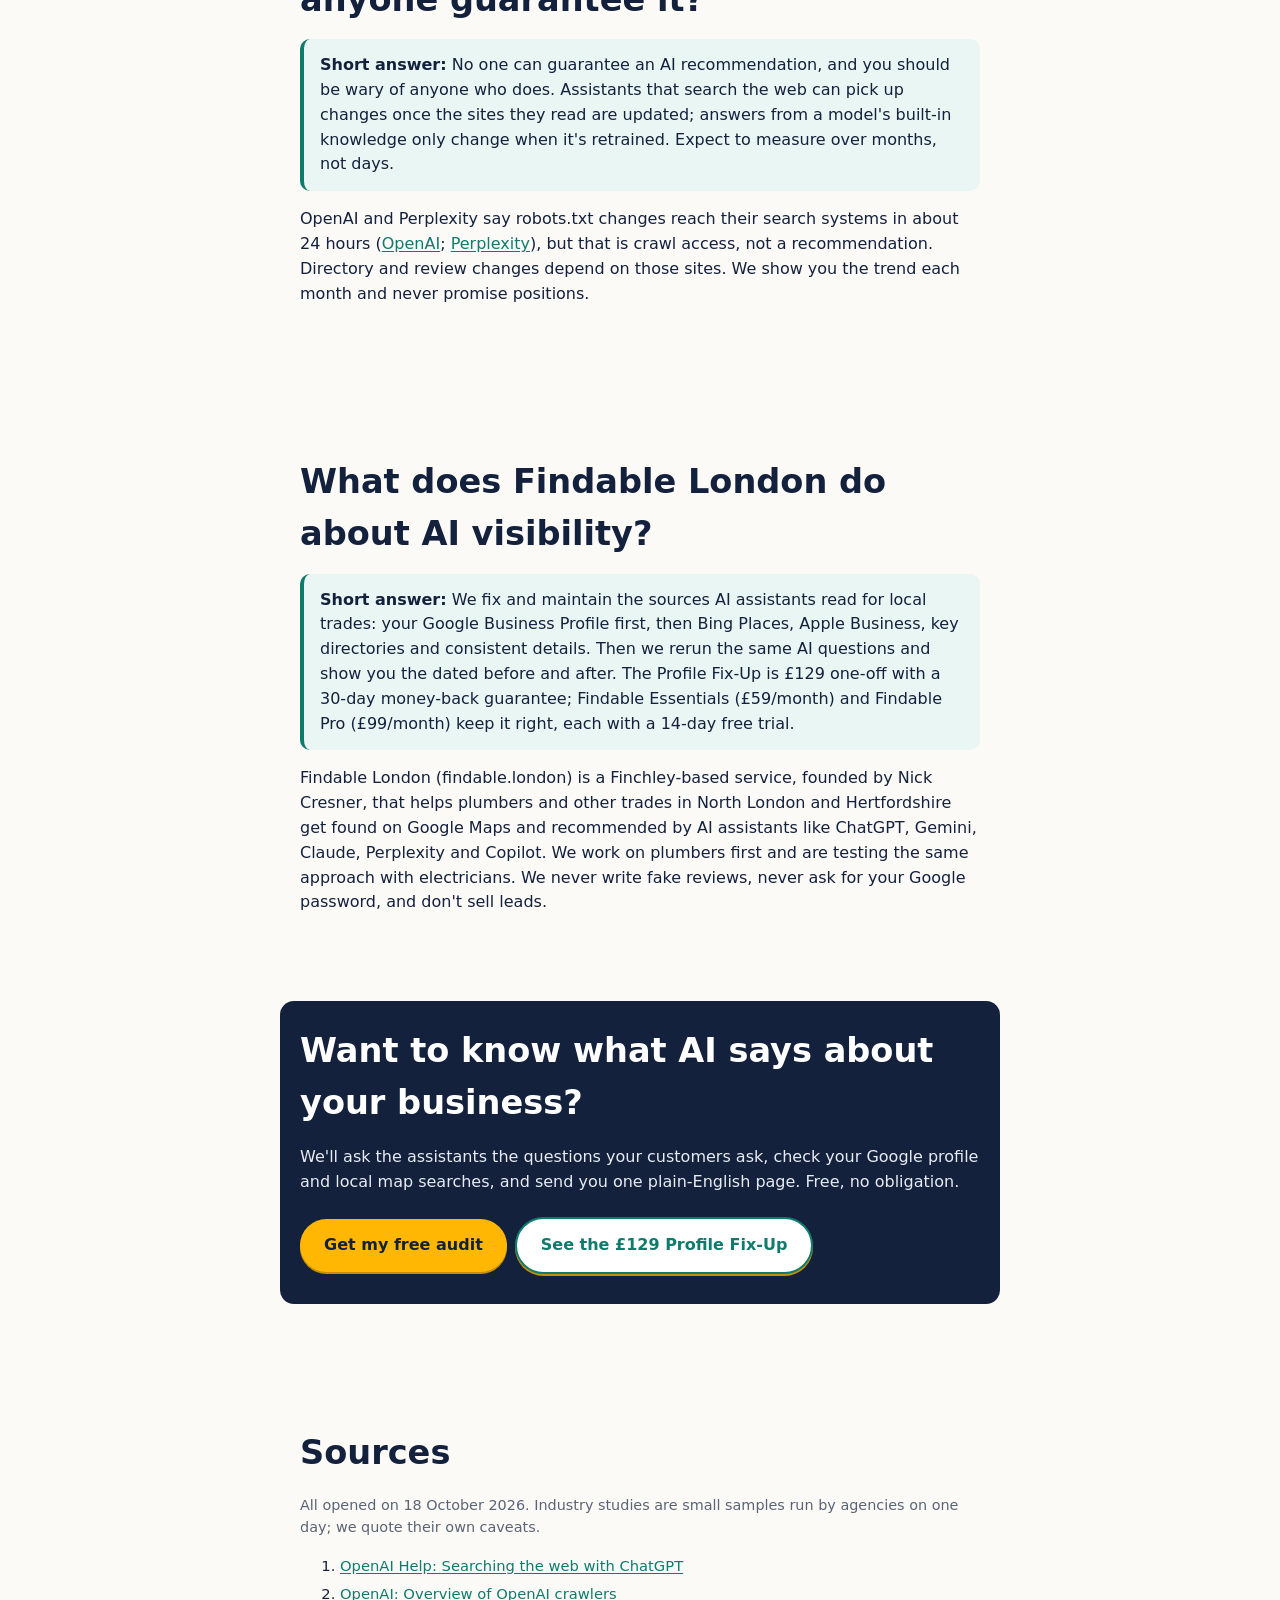
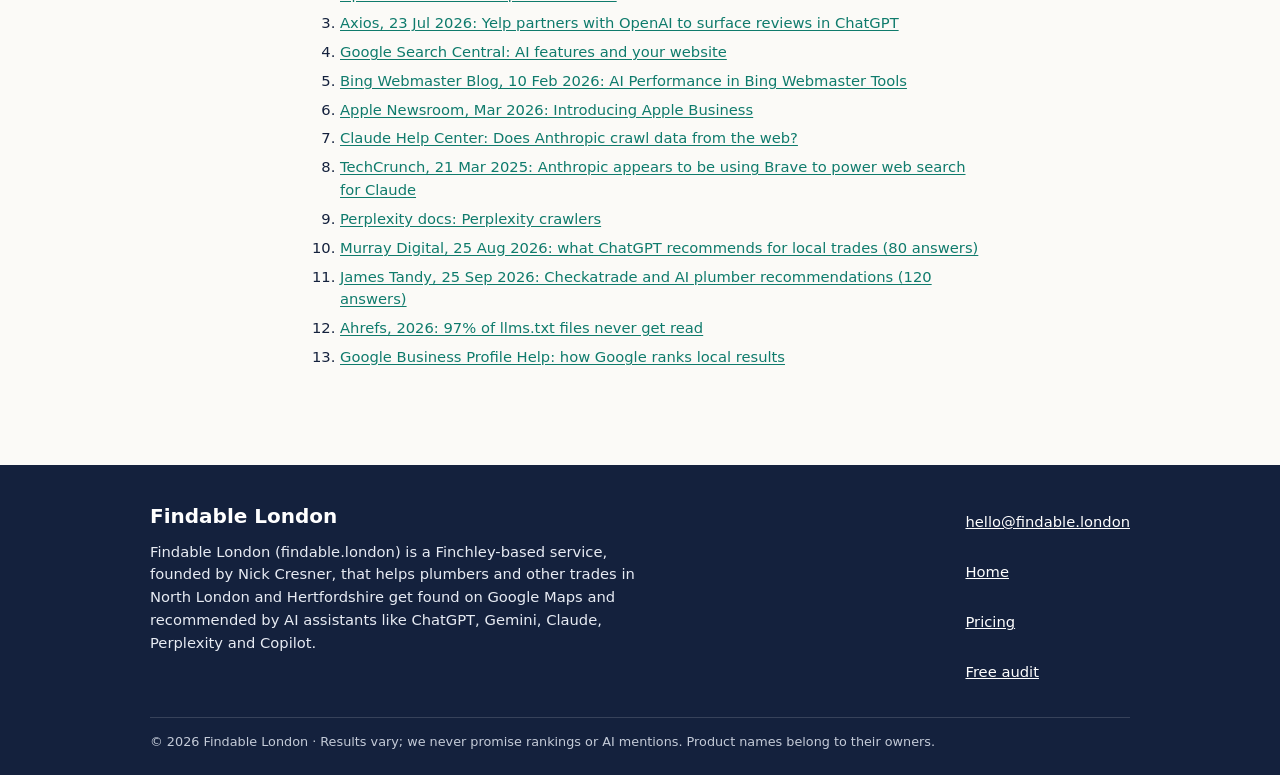
==== commit a8c14ad6: "Rebrand to Findable London (Nick approved 18 Oct): titles, OG/Twitter tags + og.png, header/footer l" ====
--- a/ai-visibility/index.html
+++ b/ai-visibility/index.html
@@ -3,12 +3,12 @@
 <head>
 <meta charset="utf-8">
 <meta name="viewport" content="width=device-width,initial-scale=1">
-<title>Get your plumbing business recommended by ChatGPT &amp; AI | Findable</title>
+<title>Get your plumbing business recommended by ChatGPT &amp; AI | Findable London</title>
 <meta name="description" content="Plain-English guide for North London plumbers: where ChatGPT, Gemini, Claude, Perplexity and Copilot find local businesses, and what to do about it.">
 <meta name="robots" content="index,follow">
 <link rel="canonical" href="https://findable.london/ai-visibility/">
 <meta property="og:type" content="article">
-<meta property="og:site_name" content="Findable">
+<meta property="og:site_name" content="Findable London">
 <meta property="og:locale" content="en_GB">
 <meta property="og:url" content="https://findable.london/ai-visibility/">
 <meta property="og:title" content="How to get your plumbing business recommended by ChatGPT and other AI assistants">
@@ -24,7 +24,7 @@
  "@type": "Article",
  "@id": "https://findable.london/ai-visibility/#article",
  "headline": "How to get your plumbing business recommended by ChatGPT, Gemini, Claude and other AI assistants",
- "description": "A plain-English guide for North London plumbers and trades: where AI assistants get local business information and what to do about it.",
+ "description": "A plain-English guide for plumbers and trades in North London and Hertfordshire: where AI assistants get local business information and what to do about it.",
  "datePublished": "2026-10-18",
  "dateModified": "2026-10-18",
  "inLanguage": "en-GB",
@@ -43,7 +43,8 @@
   "AI search",
   "Local SEO",
   "Plumbers",
-  "North London"
+  "North London",
+  "Hertfordshire"
  ],
  "citation": [
   "https://help.openai.com/en/articles/9237897-searching-the-web-with-chatgpt",
@@ -117,7 +118,7 @@
   },
   {
    "@type": "Question",
-   "name": "What does Findable do about AI visibility?",
+   "name": "What does Findable London do about AI visibility?",
    "acceptedAnswer": {
     "@type": "Answer",
     "text": "We fix and maintain the sources AI assistants read for local trades: your Google Business Profile first, then Bing Places, Apple Business, key directories and consistent details. Then we rerun the same AI questions and show you the dated before and after. The Profile Fix-Up is £129 one-off with a 30-day money-back guarantee; Findable Essentials (£59/month) and Findable Pro (£99/month) keep it right, each with a 14-day free trial."
@@ -134,7 +135,7 @@
   {
    "@type": "ListItem",
    "position": 1,
-   "name": "Findable",
+   "name": "Findable London",
    "item": "https://findable.london/"
   },
   {
@@ -151,15 +152,15 @@
 <div class="progress" aria-hidden="true"></div>
 <header class="nav">
   <div class="nav-in">
-    <a class="logo" href="/">Findable</a>
+    <a class="logo" href="/">Findable London</a>
     <nav aria-label="Main"><a href="/#how">How it works</a><a href="/#pricing">Pricing</a><a href="/#faq">FAQ</a></nav>
     <a class="btn btn-sm" href="/#check">Free check</a>
   </div>
 </header>
 <main class="guide" id="top">
-  <p class="eyebrow">Guide for plumbers and trades in North London</p>
+  <p class="eyebrow">Guide for plumbers and trades in North London and Hertfordshire</p>
   <h1>How to get your plumbing business recommended by ChatGPT, Gemini, Claude and other AI assistants</h1>
-  <p class="meta">By <a href="/#founder">Nick Cresner</a>, Findable · Last checked 18 October 2026 · Every claim below links to its source</p>
+  <p class="meta">By <a href="/#founder">Nick Cresner</a>, Findable London · Last checked 18 October 2026 · Every claim below links to its source</p>
   <p class="answer"><b>In one line:</b> AI assistants repeat what the sources they trust say about you, so be complete, consistent and well reviewed in those sources. No one can promise you a recommendation.</p>
   <nav aria-label="On this page"><ul class="toc"><li><a href="#chatgpt">Get recommended</a></li><li><a href="#sources">Where AI looks</a></li><li><a href="#files">Schema & llms.txt</a></li><li><a href="#checkatrade">Pay for directories?</a></li><li><a href="#check">Check yourself</a></li><li><a href="#time">How long?</a></li><li><a href="#findable">What we do</a></li></ul></nav>
 <section class="faq-q" id="chatgpt">
@@ -218,9 +219,9 @@
 <p>OpenAI and Perplexity say robots.txt changes reach their search systems in about 24 hours (<a href="https://developers.openai.com/api/docs/bots" rel="noopener">OpenAI</a>; <a href="https://docs.perplexity.ai/docs/resources/perplexity-crawlers" rel="noopener">Perplexity</a>), but that is crawl access, not a recommendation. Directory and review changes depend on those sites. We show you the trend each month and never promise positions.</p>
 </section>
 <section class="faq-q" id="findable">
-<h2>What does Findable do about AI visibility?</h2>
+<h2>What does Findable London do about AI visibility?</h2>
 <p class="answer"><b>Short answer:</b> <span class="a">We fix and maintain the sources AI assistants read for local trades: your Google Business Profile first, then Bing Places, Apple Business, key directories and consistent details. Then we rerun the same AI questions and show you the dated before and after. The Profile Fix-Up is £129 one-off with a 30-day money-back guarantee; Findable Essentials (£59/month) and Findable Pro (£99/month) keep it right, each with a 14-day free trial.</span></p>
-<p>Findable (findable.london) is a Finchley-based service, founded by Nick Cresner, that helps plumbers and other trades in North London get found on Google Maps and recommended by AI assistants like ChatGPT, Gemini, Claude, Perplexity and Copilot. We work on plumbers first and are testing the same approach with electricians. We never write fake reviews, never ask for your Google password, and don't sell leads.</p>
+<p>Findable London (findable.london) is a Finchley-based service, founded by Nick Cresner, that helps plumbers and other trades in North London and Hertfordshire get found on Google Maps and recommended by AI assistants like ChatGPT, Gemini, Claude, Perplexity and Copilot. We work on plumbers first and are testing the same approach with electricians. We never write fake reviews, never ask for your Google password, and don't sell leads.</p>
 </section>
   <section class="cta-band" aria-labelledby="cta-h">
     <h2 id="cta-h">Want to know what AI says about your business?</h2>
@@ -235,10 +236,10 @@
 </main>
 <footer class="foot">
   <div class="foot-in">
-    <div><a class="logo" href="/">Findable</a><p class="entity">Findable (findable.london) is a Finchley-based service, founded by Nick Cresner, that helps plumbers and other trades in North London get found on Google Maps and recommended by AI assistants like ChatGPT, Gemini, Claude, Perplexity and Copilot.</p></div>
+    <div><a class="logo" href="/">Findable London</a><p class="entity">Findable London (findable.london) is a Finchley-based service, founded by Nick Cresner, that helps plumbers and other trades in North London and Hertfordshire get found on Google Maps and recommended by AI assistants like ChatGPT, Gemini, Claude, Perplexity and Copilot.</p></div>
     <div class="foot-links"><a href="mailto:hello@findable.london">hello@findable.london</a><a href="/">Home</a><a href="/#pricing">Pricing</a><a href="/#audit">Free audit</a></div>
   </div>
-  <p class="fine">© 2026 Findable · Results vary; we never promise rankings or AI mentions. Product names belong to their owners.</p>
+  <p class="fine">© 2026 Findable London · Results vary; we never promise rankings or AI mentions. Product names belong to their owners.</p>
 </footer>
 </body>
 </html>
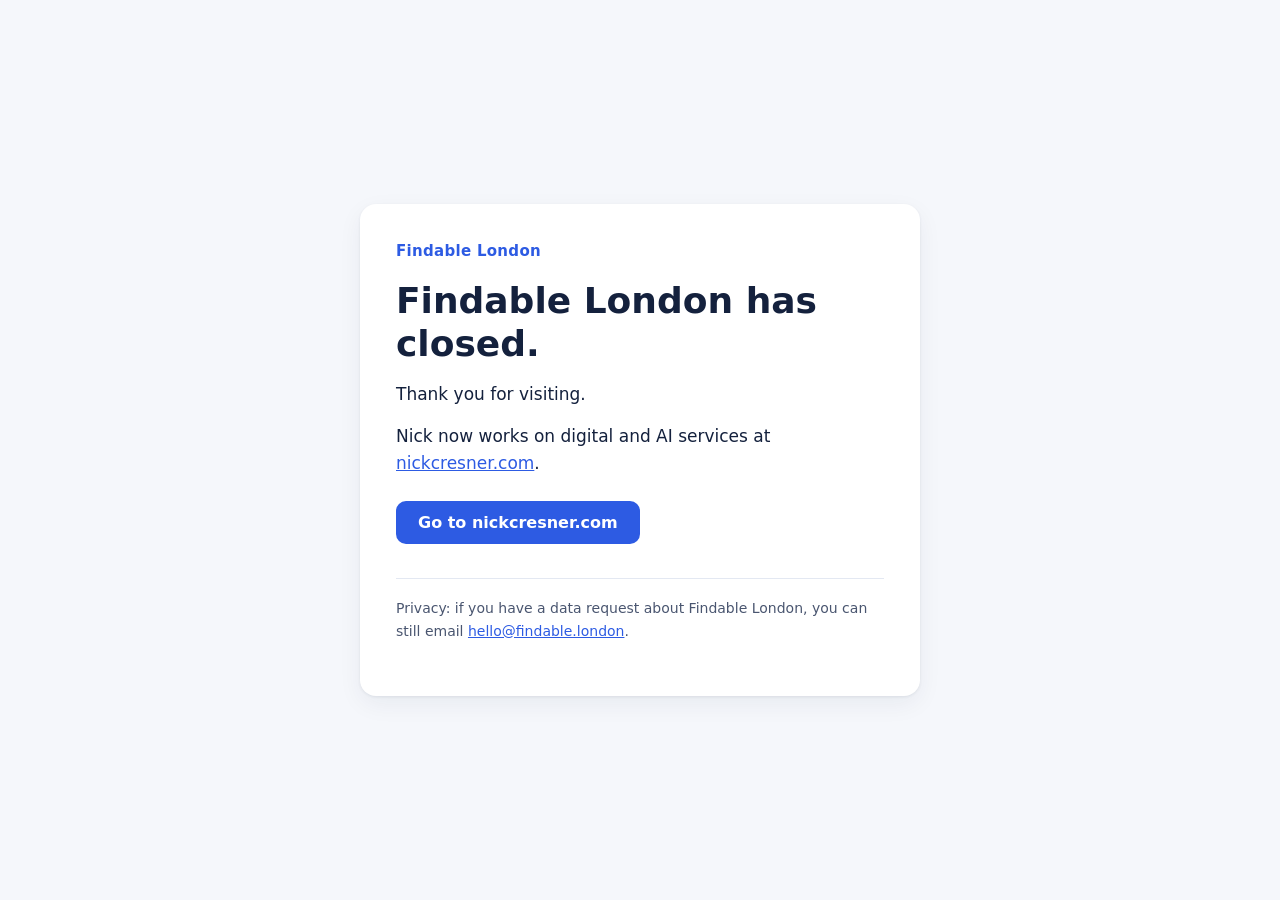
==== commit 06ae4468: "Close Findable London: replace site with single closure note pointing to nickcresner.com (Nick appro" ====
--- a/ai-visibility/index.html
+++ b/ai-visibility/index.html
@@ -3,243 +3,33 @@
 <head>
 <meta charset="utf-8">
 <meta name="viewport" content="width=device-width,initial-scale=1">
-<title>Get your plumbing business recommended by ChatGPT &amp; AI | Findable London</title>
-<meta name="description" content="Plain-English guide for North London plumbers: where ChatGPT, Gemini, Claude, Perplexity and Copilot find local businesses, and what to do about it.">
-<meta name="robots" content="index,follow">
-<link rel="canonical" href="https://findable.london/ai-visibility/">
-<meta property="og:type" content="article">
-<meta property="og:site_name" content="Findable London">
-<meta property="og:locale" content="en_GB">
-<meta property="og:url" content="https://findable.london/ai-visibility/">
-<meta property="og:title" content="How to get your plumbing business recommended by ChatGPT and other AI assistants">
-<meta property="og:description" content="Plain-English guide for North London plumbers: where ChatGPT, Gemini, Claude, Perplexity and Copilot find local businesses, and what to do about it.">
-<meta property="og:image" content="https://findable.london/og.png">
-<meta name="twitter:card" content="summary_large_image">
-<meta property="article:modified_time" content="2026-10-18">
+<title>Findable London has closed</title>
+<meta name="description" content="Findable London has closed. Nick now works on digital and AI services at nickcresner.com.">
+<link rel="canonical" href="https://findable.london/">
 <link rel="icon" href="/favicon.svg" type="image/svg+xml">
-<link rel="stylesheet" href="/styles.css">
-<script type="application/ld+json">
-{
- "@context": "https://schema.org",
- "@type": "Article",
- "@id": "https://findable.london/ai-visibility/#article",
- "headline": "How to get your plumbing business recommended by ChatGPT, Gemini, Claude and other AI assistants",
- "description": "A plain-English guide for plumbers and trades in North London and Hertfordshire: where AI assistants get local business information and what to do about it.",
- "datePublished": "2026-10-18",
- "dateModified": "2026-10-18",
- "inLanguage": "en-GB",
- "url": "https://findable.london/ai-visibility/",
- "mainEntityOfPage": "https://findable.london/ai-visibility/",
- "author": {
-  "@type": "Person",
-  "@id": "https://findable.london/#nick",
-  "name": "Nick Cresner",
-  "url": "https://findable.london/#founder"
- },
- "publisher": {
-  "@id": "https://findable.london/#org"
- },
- "about": [
-  "AI search",
-  "Local SEO",
-  "Plumbers",
-  "North London",
-  "Hertfordshire"
- ],
- "citation": [
-  "https://help.openai.com/en/articles/9237897-searching-the-web-with-chatgpt",
-  "https://developers.openai.com/api/docs/bots",
-  "https://www.axios.com/2026/07/23/yelp-reviews-chatgpt-geo-partnership",
-  "https://developers.google.com/search/docs/appearance/ai-features",
-  "https://blogs.bing.com/webmaster/2026/2/Introducing-AI-Performance-in-Bing-Webmaster-Tools-Public-Preview/",
-  "https://www.apple.com/newsroom/2026/03/introducing-apple-business-a-new-all-in-one-platform-for-businesses-of-all-sizes/",
-  "https://support.claude.com/en/articles/8896518-does-anthropic-crawl-data-from-the-web-and-how-can-site-owners-block-the-crawler",
-  "https://techcrunch.com/2025/03/21/anthropic-appears-to-be-using-brave-to-power-web-searches-for-its-claude-chatbot/",
-  "https://docs.perplexity.ai/docs/resources/perplexity-crawlers",
-  "https://murraydigital.co.uk/blog/ai-visibility-what-chatgpt-recommends-local-trades/",
-  "https://www.jtandy.co.uk/resources/checkatrade-ai-plumber-recommendations-uk-study",
-  "https://ahrefs.com/blog/llmstxt-study/",
-  "https://support.google.com/business/answer/7091?hl=en-GB"
- ]
-}
-</script>
-<script type="application/ld+json">
-{
- "@context": "https://schema.org",
- "@type": "FAQPage",
- "mainEntity": [
-  {
-   "@type": "Question",
-   "name": "How do I get my plumbing business recommended by ChatGPT?",
-   "acceptedAnswer": {
-    "@type": "Answer",
-    "text": "ChatGPT doesn't keep a list of the best plumbers. When someone asks, it usually searches the web and repeats what the top sources say, which for UK trades is mostly directories, review sites and Google listings. So make your details complete and identical everywhere it reads, collect steady real reviews, and check what it says about you. Nobody can guarantee a mention."
-   }
-  },
-  {
-   "@type": "Question",
-   "name": "Where do AI assistants get information about local plumbers?",
-   "acceptedAnswer": {
-    "@type": "Answer",
-    "text": "Each assistant reads different sources. Gemini and Google's AI Overviews lean on Google's index and Google Maps; Microsoft Copilot on Bing and Bing Places; ChatGPT on web search partners plus licensed data such as Yelp; Claude on a web search that independent tests link to Brave Search; Perplexity on its own crawler and many sites; Siri on Apple Maps. Being listed and consistent across all of them is the safe bet."
-   }
-  },
-  {
-   "@type": "Question",
-   "name": "Do I need schema, llms.txt or a special file for AI?",
-   "acceptedAnswer": {
-    "@type": "Answer",
-    "text": "No special file is required. Google says AI Overviews and AI Mode need no extra files or markup, and a 2026 Ahrefs log study found 97% of llms.txt files received no visits at all in a month. Structured data and an llms.txt file are cheap housekeeping, not a switch that gets you recommended."
-   }
-  },
-  {
-   "@type": "Question",
-   "name": "Should I pay for Checkatrade to show up in AI answers?",
-   "acceptedAnswer": {
-    "@type": "Answer",
-    "text": "Not on AI grounds alone. Directories like Checkatrade are cited a lot in AI answers for trades, but no published test shows that paying for a listing makes an individual plumber get named. Judge a paid directory on the jobs and profit it brings you, and keep any listing you already have accurate."
-   }
-  },
-  {
-   "@type": "Question",
-   "name": "How can I check whether AI recommends my business?",
-   "acceptedAnswer": {
-    "@type": "Answer",
-    "text": "Ask each assistant the questions a customer would ask, such as 'Who is the best plumber in Finchley?' and 'I need an emergency plumber in Finchley today', in a private window. Note the date, the assistant, which businesses it named and which sites it cited. Repeat a few times, because answers change between runs, and recheck monthly."
-   }
-  },
-  {
-   "@type": "Question",
-   "name": "How long does it take, and can anyone guarantee it?",
-   "acceptedAnswer": {
-    "@type": "Answer",
-    "text": "No one can guarantee an AI recommendation, and you should be wary of anyone who does. Assistants that search the web can pick up changes once the sites they read are updated; answers from a model's built-in knowledge only change when it's retrained. Expect to measure over months, not days."
-   }
-  },
-  {
-   "@type": "Question",
-   "name": "What does Findable London do about AI visibility?",
-   "acceptedAnswer": {
-    "@type": "Answer",
-    "text": "We fix and maintain the sources AI assistants read for local trades: your Google Business Profile first, then Bing Places, Apple Business, key directories and consistent details. Then we rerun the same AI questions and show you the dated before and after. The Profile Fix-Up is £129 one-off with a 30-day money-back guarantee; Findable Essentials (£59/month) and Findable Pro (£99/month) keep it right, each with a 14-day free trial."
-   }
-  }
- ]
-}
-</script>
-<script type="application/ld+json">
-{
- "@context": "https://schema.org",
- "@type": "BreadcrumbList",
- "itemListElement": [
-  {
-   "@type": "ListItem",
-   "position": 1,
-   "name": "Findable London",
-   "item": "https://findable.london/"
-  },
-  {
-   "@type": "ListItem",
-   "position": 2,
-   "name": "AI visibility guide",
-   "item": "https://findable.london/ai-visibility/"
-  }
- ]
-}
-</script>
+<style>
+*{box-sizing:border-box}
+html,body{margin:0;height:100%}
+body{display:flex;align-items:center;justify-content:center;padding:24px;background:#F5F7FB;color:#14213D;font:400 17px/1.6 Inter,system-ui,-apple-system,"Segoe UI",Roboto,Arial,sans-serif}
+main{max-width:560px;width:100%;background:#fff;border-radius:16px;padding:40px 36px;box-shadow:0 1px 3px rgba(20,33,61,.08),0 8px 24px rgba(20,33,61,.06)}
+.brand{font:700 15px/1 Manrope,Inter,system-ui,sans-serif;letter-spacing:.02em;color:#2D5BE3;margin:0 0 20px}
+h1{font:800 clamp(28px,5vw,36px)/1.2 Manrope,Inter,system-ui,sans-serif;margin:0 0 16px;color:#14213D}
+p{margin:0 0 14px}
+.btn{display:inline-block;margin:10px 0 6px;padding:12px 22px;border-radius:10px;background:#2D5BE3;color:#fff;font:700 16px/1.2 Manrope,Inter,system-ui,sans-serif;text-decoration:none}
+.btn:hover,.btn:focus-visible{background:#14213D}
+.btn:focus-visible{outline:3px solid #2D5BE3;outline-offset:3px}
+.privacy{margin-top:28px;padding-top:18px;border-top:1px solid #E3E8F2;font-size:14px;color:#4A5670}
+.privacy a{color:#2D5BE3}
+</style>
 </head>
 <body>
-<div class="progress" aria-hidden="true"></div>
-<header class="nav">
-  <div class="nav-in">
-    <a class="logo" href="/">Findable London</a>
-    <nav aria-label="Main"><a href="/#how">How it works</a><a href="/#pricing">Pricing</a><a href="/#faq">FAQ</a></nav>
-    <a class="btn btn-sm" href="/#check">Free check</a>
-  </div>
-</header>
-<main class="guide" id="top">
-  <p class="eyebrow">Guide for plumbers and trades in North London and Hertfordshire</p>
-  <h1>How to get your plumbing business recommended by ChatGPT, Gemini, Claude and other AI assistants</h1>
-  <p class="meta">By <a href="/#founder">Nick Cresner</a>, Findable London · Last checked 18 October 2026 · Every claim below links to its source</p>
-  <p class="answer"><b>In one line:</b> AI assistants repeat what the sources they trust say about you, so be complete, consistent and well reviewed in those sources. No one can promise you a recommendation.</p>
-  <nav aria-label="On this page"><ul class="toc"><li><a href="#chatgpt">Get recommended</a></li><li><a href="#sources">Where AI looks</a></li><li><a href="#files">Schema & llms.txt</a></li><li><a href="#checkatrade">Pay for directories?</a></li><li><a href="#check">Check yourself</a></li><li><a href="#time">How long?</a></li><li><a href="#findable">What we do</a></li></ul></nav>
-<section class="faq-q" id="chatgpt">
-<h2>How do I get my plumbing business recommended by ChatGPT?</h2>
-<p class="answer"><b>Short answer:</b> <span class="a">ChatGPT doesn&#x27;t keep a list of the best plumbers. When someone asks, it usually searches the web and repeats what the top sources say, which for UK trades is mostly directories, review sites and Google listings. So make your details complete and identical everywhere it reads, collect steady real reviews, and check what it says about you. Nobody can guarantee a mention.</span></p>
-<ol>
-<li><b>Same details everywhere.</b> Business name, phone, website, the areas you cover and your services should match word for word on your Google profile, website and every directory. Mismatches make it harder for any system to be sure they're all you.</li>
-<li><b>Finish your Google Business Profile.</b> Main category "Plumber", every service you do, service areas, opening hours, real photos. Google lists relevance, distance and prominence as the main local factors (<a href="https://support.google.com/business/answer/7091?hl=en-GB" rel="noopener">Google</a>).</li>
-<li><b>Claim the free listings the other assistants use:</b> Bing Places for Business (Microsoft Copilot) and Apple Business (Siri and Apple Maps). See the table below.</li>
-<li><b>Check the directories AI actually cites for plumbers.</b> In two independent UK tests of ChatGPT-style web answers in Aug and Sep 2026, Checkatrade was cited in 78 of 80 and 81 of 120 answers (<a href="https://murraydigital.co.uk/blog/ai-visibility-what-chatgpt-recommends-local-trades/" rel="noopener">Murray Digital</a>; <a href="https://www.jtandy.co.uk/resources/checkatrade-ai-plumber-recommendations-uk-study" rel="noopener">James Tandy</a>). If you're already listed somewhere, make sure the listing is accurate and complete.</li>
-<li><b>Ask every happy customer for a review</b>, with no incentives. Assistants often quote ratings and review counts straight from the listings they read.</li>
-<li><b>Say plainly on your website what you do and where</b>, e.g. "boiler repair in Finchley N3", with your phone number as text, not just in an image.</li>
-<li><b>Check, then recheck.</b> Ask the same questions every month and write down what you see (method below).</li>
-</ol>
-</section>
-<section class="faq-q" id="sources">
-<h2>Where do AI assistants get information about local plumbers?</h2>
-<p class="answer"><b>Short answer:</b> <span class="a">Each assistant reads different sources. Gemini and Google&#x27;s AI Overviews lean on Google&#x27;s index and Google Maps; Microsoft Copilot on Bing and Bing Places; ChatGPT on web search partners plus licensed data such as Yelp; Claude on a web search that independent tests link to Brave Search; Perplexity on its own crawler and many sites; Siri on Apple Maps. Being listed and consistent across all of them is the safe bet.</span></p>
-<div class="tablewrap"><table>
-<thead><tr><th>Assistant</th><th>Where it looks for local businesses (what's public)</th></tr></thead>
-<tbody>
-<tr><td>ChatGPT</td><td>Web search through third-party search providers, using your rough location (<a href="https://help.openai.com/en/articles/9237897-searching-the-web-with-chatgpt" rel="noopener">OpenAI</a>). Yelp licenses reviews, photos and business details to OpenAI (<a href="https://www.axios.com/2026/07/23/yelp-reviews-chatgpt-geo-partnership" rel="noopener">Axios</a>). Its crawler for search is OAI-SearchBot (<a href="https://developers.openai.com/api/docs/bots" rel="noopener">OpenAI</a>).</td></tr>
-<tr><td>Google Gemini and AI Overviews</td><td>Google's normal search index and Business Profile data. Google says there's nothing extra to do beyond being indexed and eligible for a snippet (<a href="https://developers.google.com/search/docs/appearance/ai-features" rel="noopener">Google</a>).</td></tr>
-<tr><td>Microsoft Copilot</td><td>Bing's index. Microsoft says Bing Places details such as address, hours and contact information can be included in AI answers (<a href="https://blogs.bing.com/webmaster/2026/2/Introducing-AI-Performance-in-Bing-Webmaster-Tools-Public-Preview/" rel="noopener">Bing</a>).</td></tr>
-<tr><td>Claude (Anthropic)</td><td>A web search tool that independent checks link to Brave Search; Anthropic hasn't announced the partner (<a href="https://techcrunch.com/2025/03/21/anthropic-appears-to-be-using-brave-to-power-web-searches-for-its-claude-chatbot/" rel="noopener">TechCrunch</a>). Its crawlers are ClaudeBot, Claude-SearchBot and Claude-User (<a href="https://support.claude.com/en/articles/8896518-does-anthropic-crawl-data-from-the-web-and-how-can-site-owners-block-the-crawler" rel="noopener">Anthropic</a>).</td></tr>
-<tr><td>Perplexity</td><td>Its own index built by PerplexityBot, plus live page fetches (<a href="https://docs.perplexity.ai/docs/resources/perplexity-crawlers" rel="noopener">Perplexity</a>). Answers usually cite several sites.</td></tr>
-<tr><td>Siri and Apple Maps</td><td>Apple Business (formerly Business Connect), available in the UK. Place cards show in Maps, Siri and Spotlight (<a href="https://www.apple.com/newsroom/2026/03/introducing-apple-business-a-new-all-in-one-platform-for-businesses-of-all-sizes/" rel="noopener">Apple</a>).</td></tr>
-<tr><td>Grok (xAI)</td><td>Can search the web and posts on X. xAI hasn't published how it picks local businesses.</td></tr>
-</tbody></table></div>
-<p class="note">Companies change their sources without notice. This table is what was publicly documented or reported on 18 October 2026.</p>
-</section>
-<section class="faq-q" id="files">
-<h2>Do I need schema, llms.txt or a special file for AI?</h2>
-<p class="answer"><b>Short answer:</b> <span class="a">No special file is required. Google says AI Overviews and AI Mode need no extra files or markup, and a 2026 Ahrefs log study found 97% of llms.txt files received no visits at all in a month. Structured data and an llms.txt file are cheap housekeeping, not a switch that gets you recommended.</span></p>
-<p>What matters more is that crawlers are allowed in and your details are written as plain text. Google's guidance is explicit that you "don't need to create new machine readable files, AI text files, or markup" (<a href="https://developers.google.com/search/docs/appearance/ai-features" rel="noopener">Google</a>). Ahrefs looked at 137,000 sites and found most llms.txt files were never fetched (<a href="https://ahrefs.com/blog/llmstxt-study/" rel="noopener">Ahrefs</a>). We still keep both tidy on our own site because they cost nothing, but we don't sell them as a fix.</p>
-<p>One thing worth checking: if your website blocks the search crawlers (OAI-SearchBot, PerplexityBot, Claude-SearchBot, Bingbot, Googlebot), those assistants can't read it.</p>
-</section>
-<section class="faq-q" id="checkatrade">
-<h2>Should I pay for Checkatrade to show up in AI answers?</h2>
-<p class="answer"><b>Short answer:</b> <span class="a">Not on AI grounds alone. Directories like Checkatrade are cited a lot in AI answers for trades, but no published test shows that paying for a listing makes an individual plumber get named. Judge a paid directory on the jobs and profit it brings you, and keep any listing you already have accurate.</span></p>
-<p>The UK tests that found Checkatrade in most ChatGPT-style answers say so themselves: a directory being cited doesn't prove its members get recommended, and one study couldn't match enough businesses to test it (<a href="https://www.jtandy.co.uk/resources/checkatrade-ai-plumber-recommendations-uk-study" rel="noopener">James Tandy</a>). Murray Digital found ChatGPT named about 1 in 5 of the businesses in Google's map pack, mostly because a list had them (<a href="https://murraydigital.co.uk/blog/ai-visibility-what-chatgpt-recommends-local-trades/" rel="noopener">Murray Digital</a>). Free listings are low-risk; 12-month paid contracts deserve the usual maths.</p>
-</section>
-<section class="faq-q" id="check">
-<h2>How can I check whether AI recommends my business?</h2>
-<p class="answer"><b>Short answer:</b> <span class="a">Ask each assistant the questions a customer would ask, such as &#x27;Who is the best plumber in Finchley?&#x27; and &#x27;I need an emergency plumber in Finchley today&#x27;, in a private window. Note the date, the assistant, which businesses it named and which sites it cited. Repeat a few times, because answers change between runs, and recheck monthly.</span></p>
-<ul>
-<li>Use the same five questions every time, so this month can be compared with last month.</li>
-<li>Ask once more directly: "What do you know about [your business] in [area]?" If the details are wrong, that's what to fix first.</li>
-<li>If you have a website, Bing Webmaster Tools now shows when Copilot cites your pages (<a href="https://blogs.bing.com/webmaster/2026/2/Introducing-AI-Performance-in-Bing-Webmaster-Tools-Public-Preview/" rel="noopener">Bing</a>), and ChatGPT adds <code>utm_source=chatgpt.com</code> to links it sends you (<a href="https://help.openai.com/en/articles/9237897-searching-the-web-with-chatgpt" rel="noopener">OpenAI</a>).</li>
-<li>Our free audit does this for you across the assistants and keeps the dated answers, so you can see before and after.</li>
-</ul>
-</section>
-<section class="faq-q" id="time">
-<h2>How long does it take, and can anyone guarantee it?</h2>
-<p class="answer"><b>Short answer:</b> <span class="a">No one can guarantee an AI recommendation, and you should be wary of anyone who does. Assistants that search the web can pick up changes once the sites they read are updated; answers from a model&#x27;s built-in knowledge only change when it&#x27;s retrained. Expect to measure over months, not days.</span></p>
-<p>OpenAI and Perplexity say robots.txt changes reach their search systems in about 24 hours (<a href="https://developers.openai.com/api/docs/bots" rel="noopener">OpenAI</a>; <a href="https://docs.perplexity.ai/docs/resources/perplexity-crawlers" rel="noopener">Perplexity</a>), but that is crawl access, not a recommendation. Directory and review changes depend on those sites. We show you the trend each month and never promise positions.</p>
-</section>
-<section class="faq-q" id="findable">
-<h2>What does Findable London do about AI visibility?</h2>
-<p class="answer"><b>Short answer:</b> <span class="a">We fix and maintain the sources AI assistants read for local trades: your Google Business Profile first, then Bing Places, Apple Business, key directories and consistent details. Then we rerun the same AI questions and show you the dated before and after. The Profile Fix-Up is £129 one-off with a 30-day money-back guarantee; Findable Essentials (£59/month) and Findable Pro (£99/month) keep it right, each with a 14-day free trial.</span></p>
-<p>Findable London (findable.london) is a Finchley-based service, founded by Nick Cresner, that helps plumbers and other trades in North London and Hertfordshire get found on Google Maps and recommended by AI assistants like ChatGPT, Gemini, Claude, Perplexity and Copilot. We work on plumbers first and are testing the same approach with electricians. We never write fake reviews, never ask for your Google password, and don't sell leads.</p>
-</section>
-  <section class="cta-band" aria-labelledby="cta-h">
-    <h2 id="cta-h">Want to know what AI says about your business?</h2>
-    <p>We'll ask the assistants the questions your customers ask, check your Google profile and local map searches, and send you one plain-English page. Free, no obligation.</p>
-    <a class="btn" href="/#audit">Get my free audit</a><a class="btn btn-ghost" href="/#plan-fixup">See the £129 Profile Fix-Up</a>
-  </section>
-  <section aria-labelledby="src-h">
-    <h2 id="src-h">Sources</h2>
-    <p class="note">All opened on 18 October 2026. Industry studies are small samples run by agencies on one day; we quote their own caveats.</p>
-    <ol class="sources"><li><a href="https://help.openai.com/en/articles/9237897-searching-the-web-with-chatgpt" rel="noopener">OpenAI Help: Searching the web with ChatGPT</a></li><li><a href="https://developers.openai.com/api/docs/bots" rel="noopener">OpenAI: Overview of OpenAI crawlers</a></li><li><a href="https://www.axios.com/2026/07/23/yelp-reviews-chatgpt-geo-partnership" rel="noopener">Axios, 23 Jul 2026: Yelp partners with OpenAI to surface reviews in ChatGPT</a></li><li><a href="https://developers.google.com/search/docs/appearance/ai-features" rel="noopener">Google Search Central: AI features and your website</a></li><li><a href="https://blogs.bing.com/webmaster/2026/2/Introducing-AI-Performance-in-Bing-Webmaster-Tools-Public-Preview/" rel="noopener">Bing Webmaster Blog, 10 Feb 2026: AI Performance in Bing Webmaster Tools</a></li><li><a href="https://www.apple.com/newsroom/2026/03/introducing-apple-business-a-new-all-in-one-platform-for-businesses-of-all-sizes/" rel="noopener">Apple Newsroom, Mar 2026: Introducing Apple Business</a></li><li><a href="https://support.claude.com/en/articles/8896518-does-anthropic-crawl-data-from-the-web-and-how-can-site-owners-block-the-crawler" rel="noopener">Claude Help Center: Does Anthropic crawl data from the web?</a></li><li><a href="https://techcrunch.com/2025/03/21/anthropic-appears-to-be-using-brave-to-power-web-searches-for-its-claude-chatbot/" rel="noopener">TechCrunch, 21 Mar 2025: Anthropic appears to be using Brave to power web search for Claude</a></li><li><a href="https://docs.perplexity.ai/docs/resources/perplexity-crawlers" rel="noopener">Perplexity docs: Perplexity crawlers</a></li><li><a href="https://murraydigital.co.uk/blog/ai-visibility-what-chatgpt-recommends-local-trades/" rel="noopener">Murray Digital, 25 Aug 2026: what ChatGPT recommends for local trades (80 answers)</a></li><li><a href="https://www.jtandy.co.uk/resources/checkatrade-ai-plumber-recommendations-uk-study" rel="noopener">James Tandy, 25 Sep 2026: Checkatrade and AI plumber recommendations (120 answers)</a></li><li><a href="https://ahrefs.com/blog/llmstxt-study/" rel="noopener">Ahrefs, 2026: 97% of llms.txt files never get read</a></li><li><a href="https://support.google.com/business/answer/7091?hl=en-GB" rel="noopener">Google Business Profile Help: how Google ranks local results</a></li></ol>
-  </section>
+<main>
+  <p class="brand">Findable London</p>
+  <h1>Findable London has closed.</h1>
+  <p>Thank you for visiting.</p>
+  <p>Nick now works on digital and AI services at <a href="https://nickcresner.com" style="color:#2D5BE3">nickcresner.com</a>.</p>
+  <a class="btn" href="https://nickcresner.com">Go to nickcresner.com</a>
+  <p class="privacy">Privacy: if you have a data request about Findable London, you can still email <a href="mailto:hello@findable.london">hello@findable.london</a>.</p>
 </main>
-<footer class="foot">
-  <div class="foot-in">
-    <div><a class="logo" href="/">Findable London</a><p class="entity">Findable London (findable.london) is a Finchley-based service, founded by Nick Cresner, that helps plumbers and other trades in North London and Hertfordshire get found on Google Maps and recommended by AI assistants like ChatGPT, Gemini, Claude, Perplexity and Copilot.</p></div>
-    <div class="foot-links"><a href="mailto:hello@findable.london">hello@findable.london</a><a href="/">Home</a><a href="/#pricing">Pricing</a><a href="/#audit">Free audit</a></div>
-  </div>
-  <p class="fine">© 2026 Findable London · Results vary; we never promise rankings or AI mentions. Product names belong to their owners.</p>
-</footer>
 </body>
 </html>
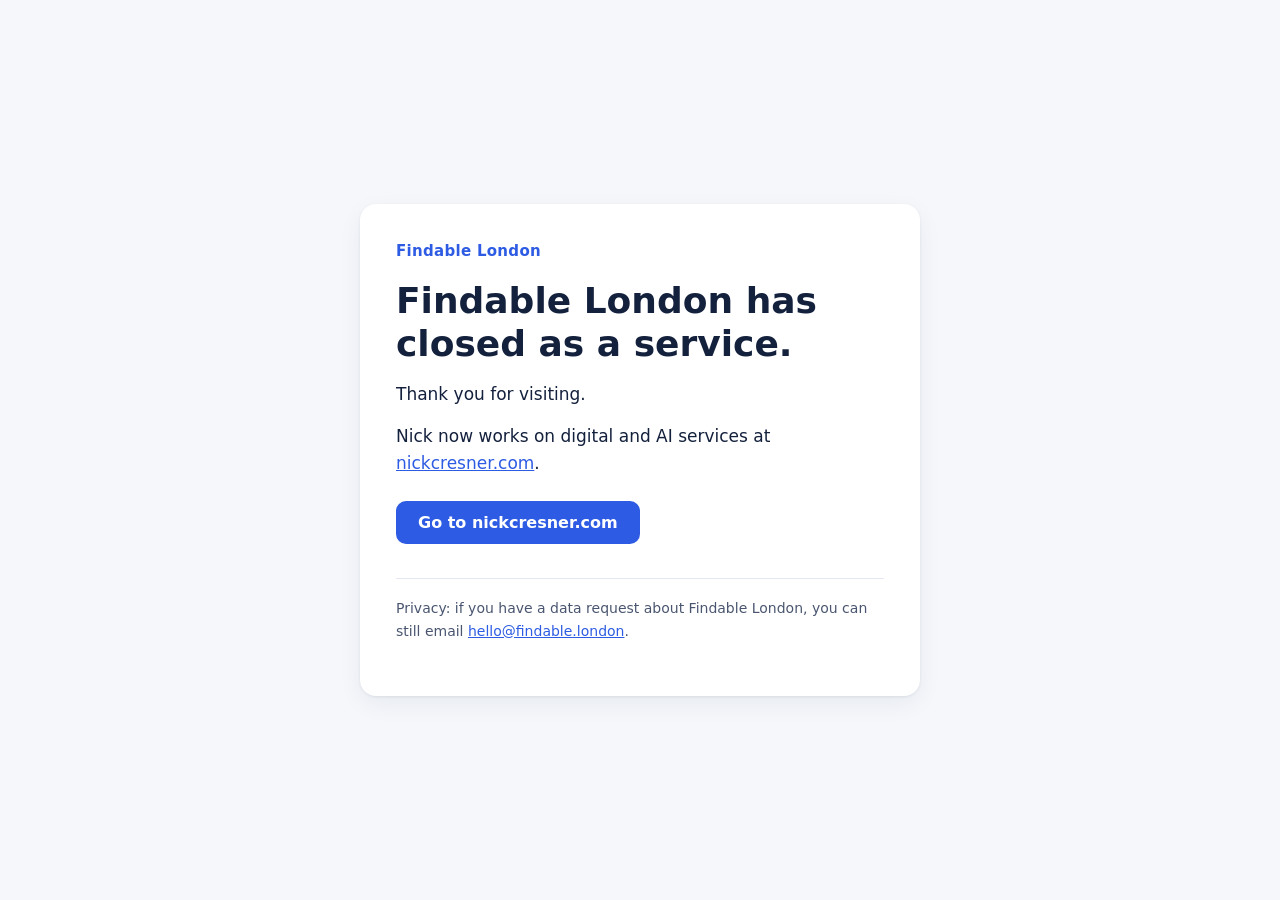
==== commit 1b9ee9fc: "Closure note wording: 'has closed as a service'" ====
--- a/ai-visibility/index.html
+++ b/ai-visibility/index.html
@@ -3,8 +3,8 @@
 <head>
 <meta charset="utf-8">
 <meta name="viewport" content="width=device-width,initial-scale=1">
-<title>Findable London has closed</title>
-<meta name="description" content="Findable London has closed. Nick now works on digital and AI services at nickcresner.com.">
+<title>Findable London has closed as a service</title>
+<meta name="description" content="Findable London has closed as a service. Nick now works on digital and AI services at nickcresner.com.">
 <link rel="canonical" href="https://findable.london/">
 <link rel="icon" href="/favicon.svg" type="image/svg+xml">
 <style>
@@ -25,7 +25,7 @@
 <body>
 <main>
   <p class="brand">Findable London</p>
-  <h1>Findable London has closed.</h1>
+  <h1>Findable London has closed as a service.</h1>
   <p>Thank you for visiting.</p>
   <p>Nick now works on digital and AI services at <a href="https://nickcresner.com" style="color:#2D5BE3">nickcresner.com</a>.</p>
   <a class="btn" href="https://nickcresner.com">Go to nickcresner.com</a>
